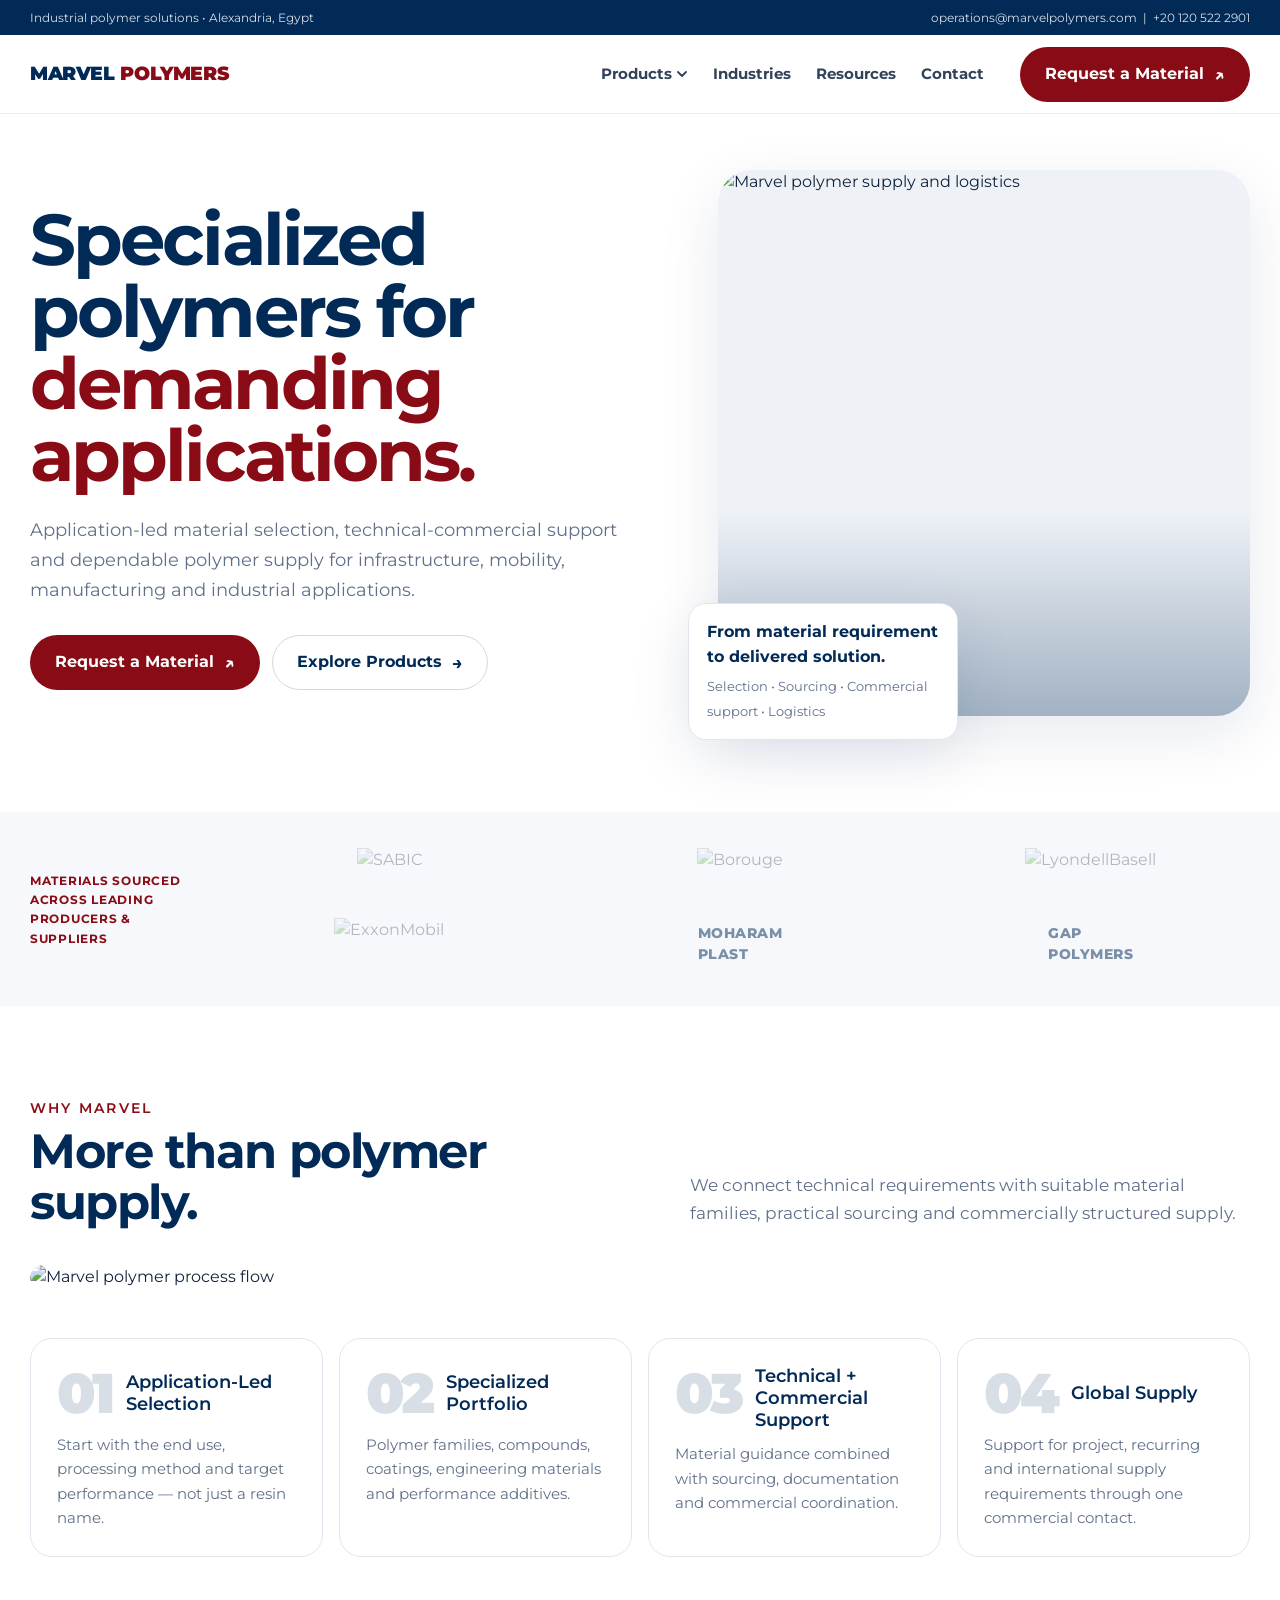
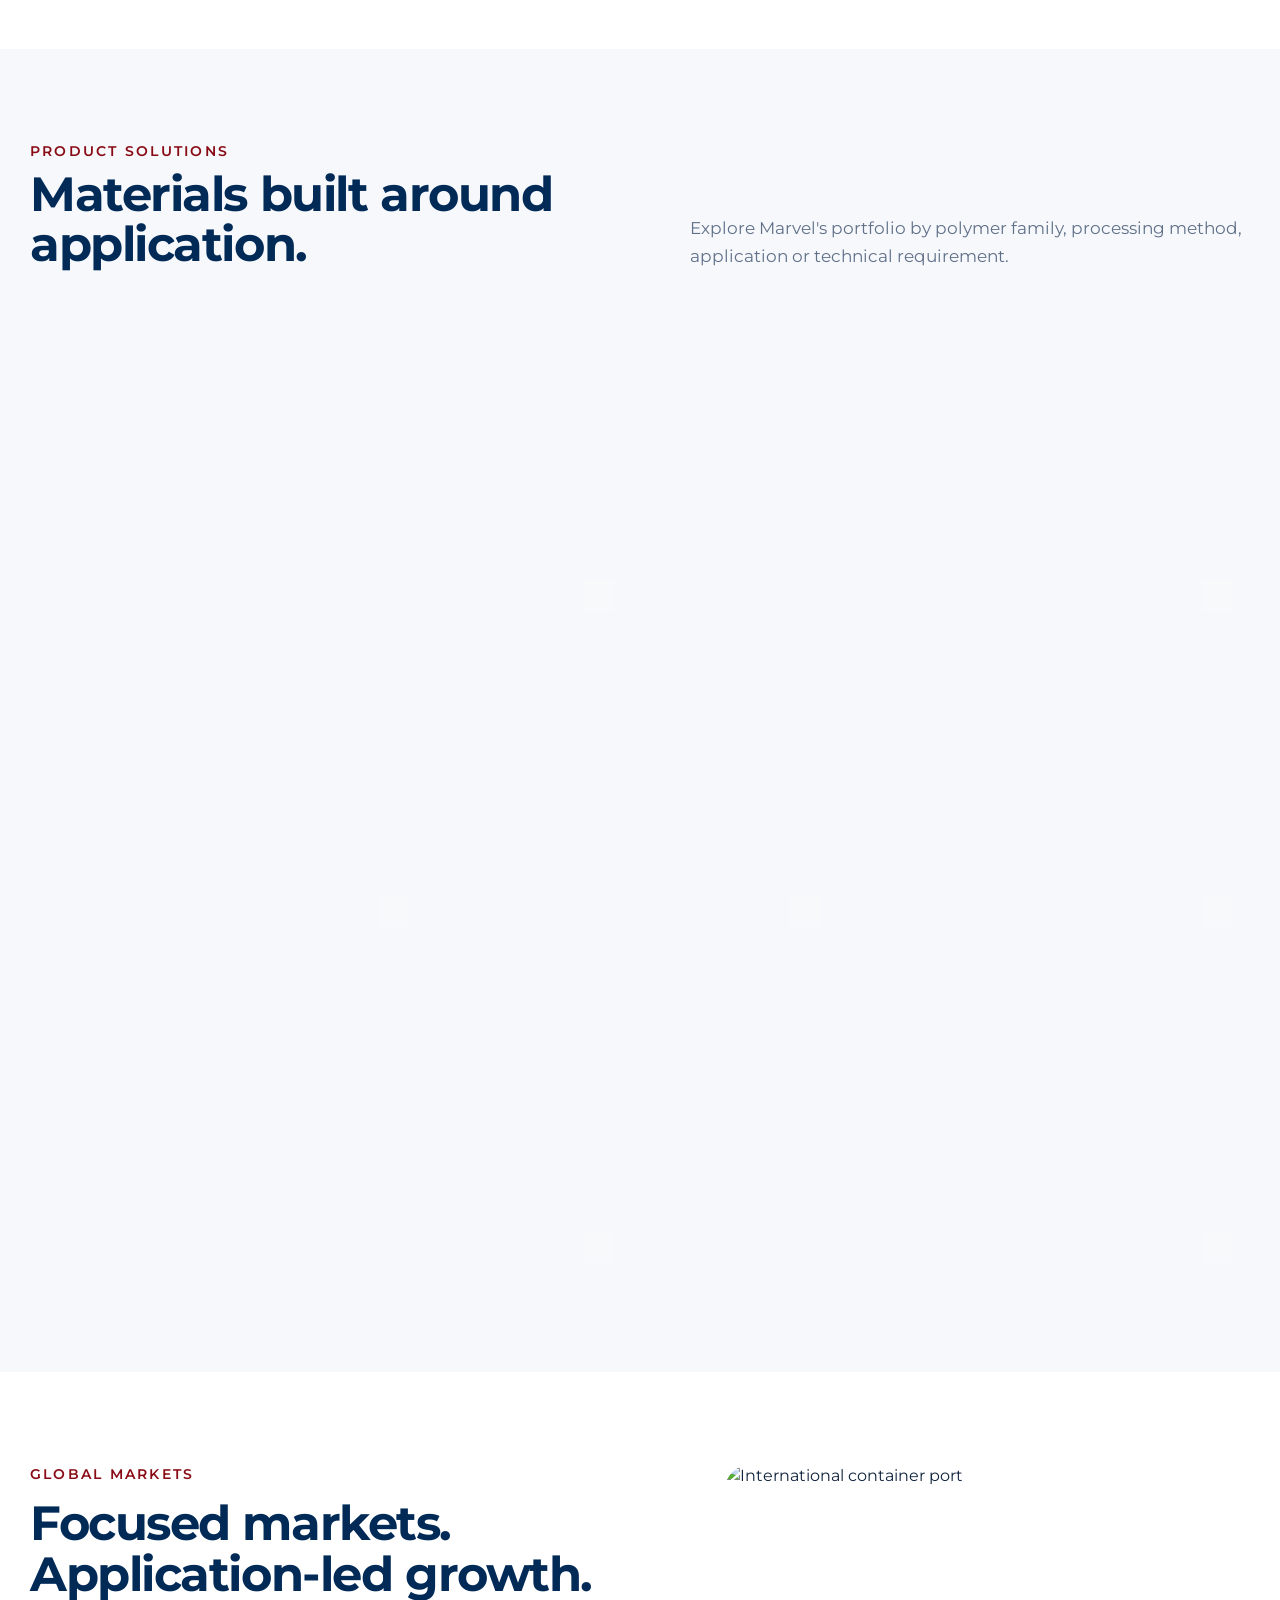
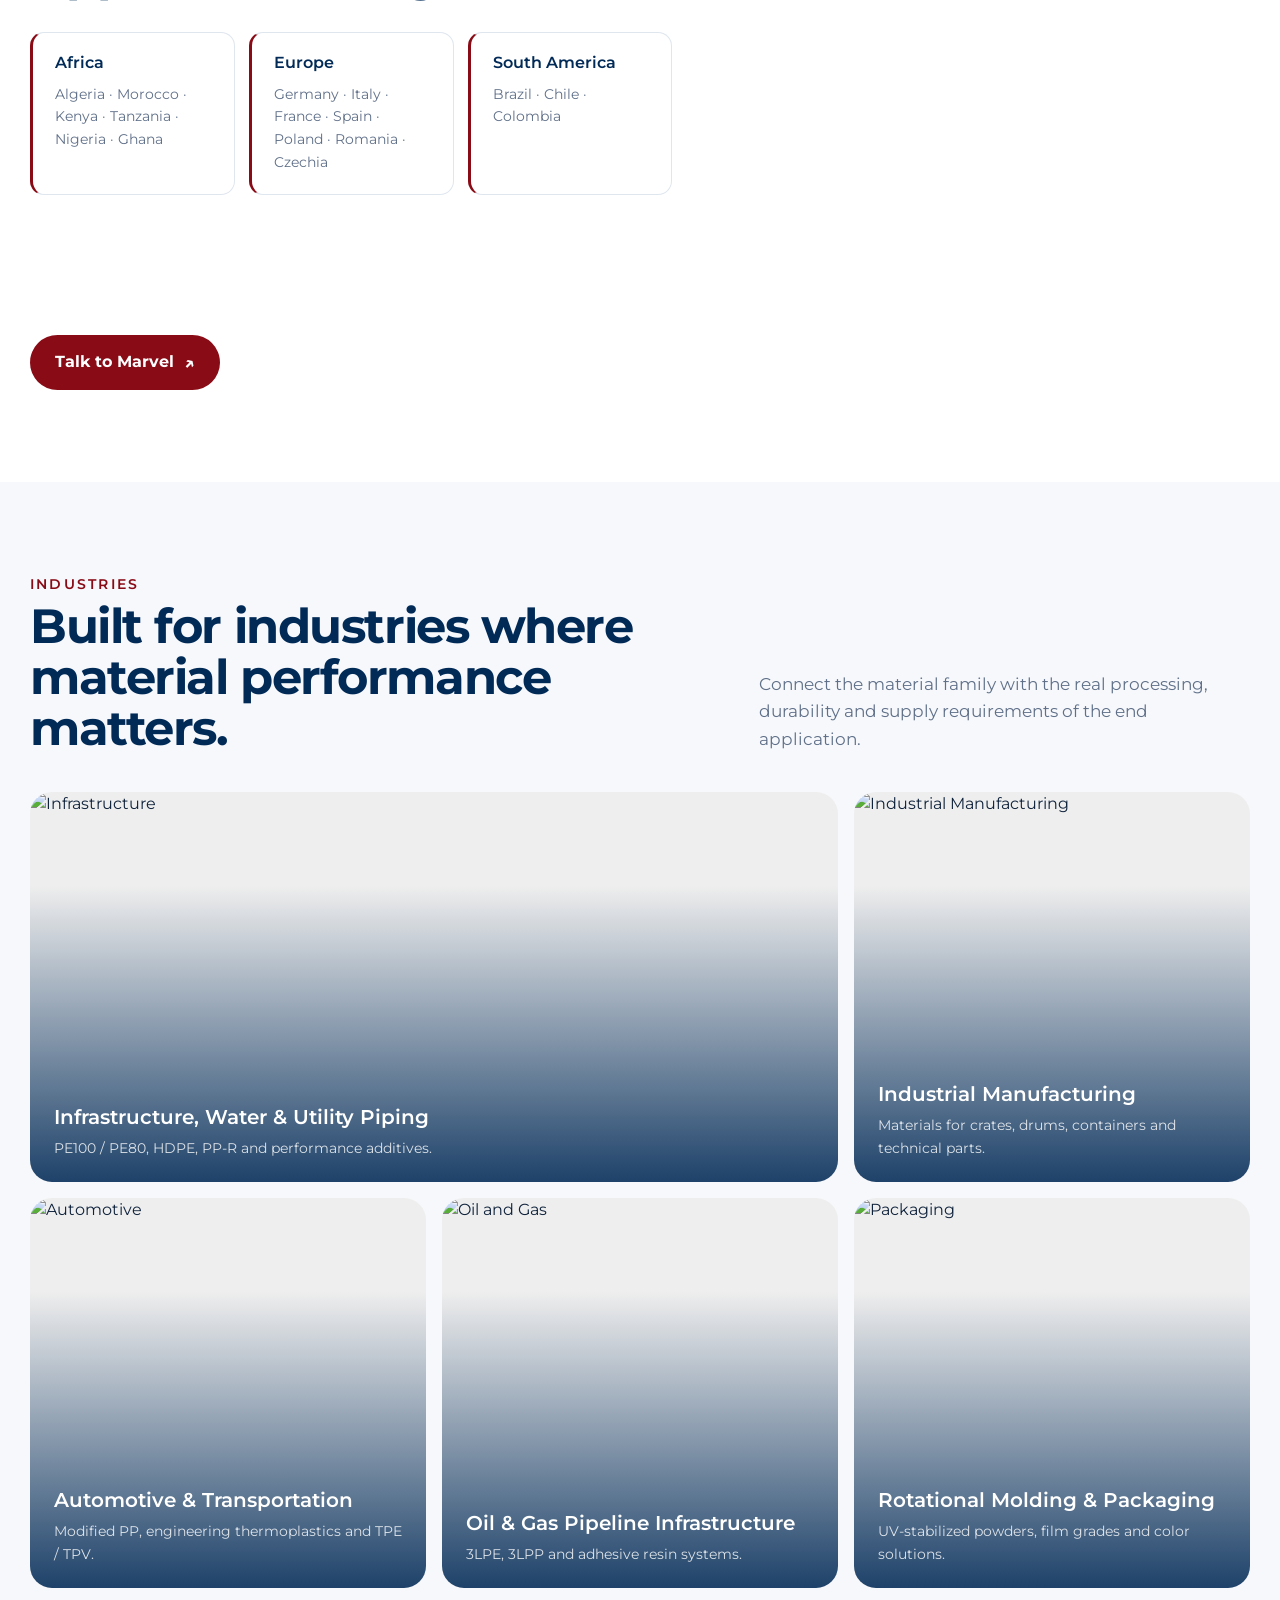
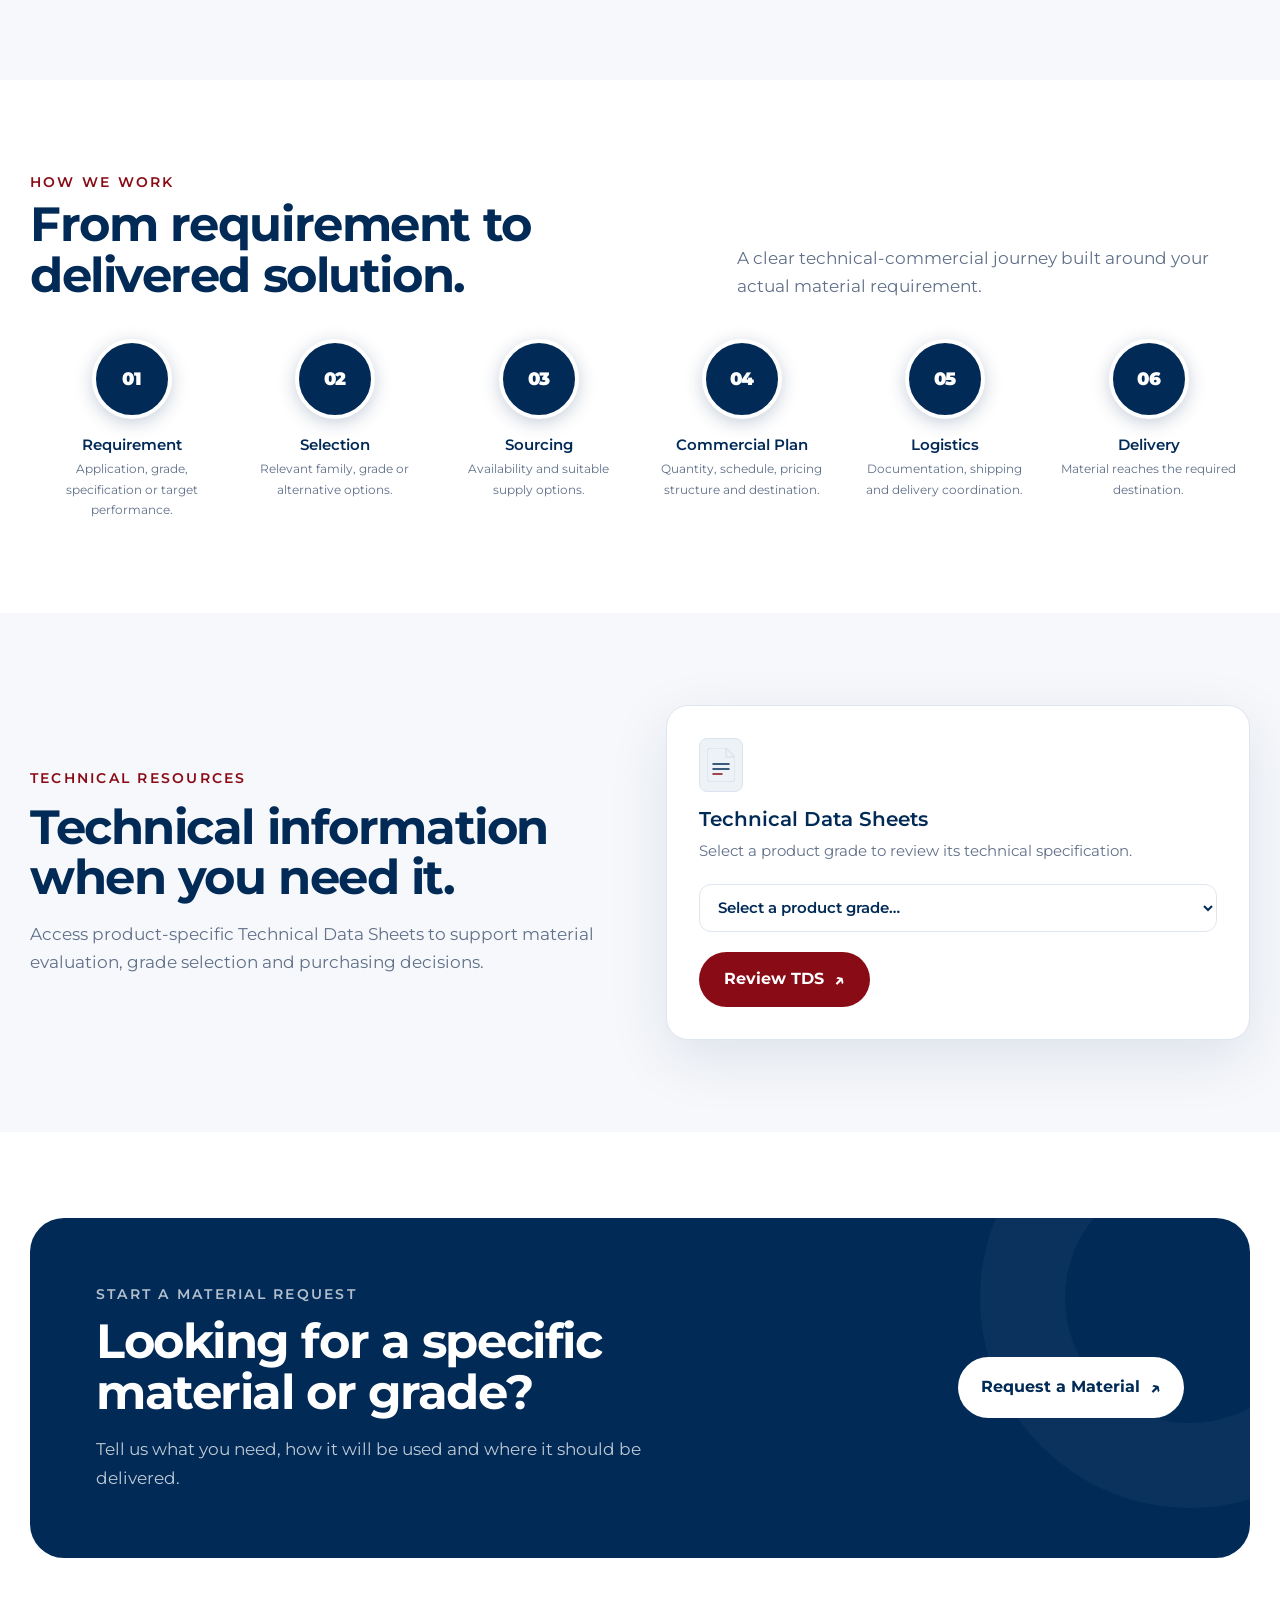
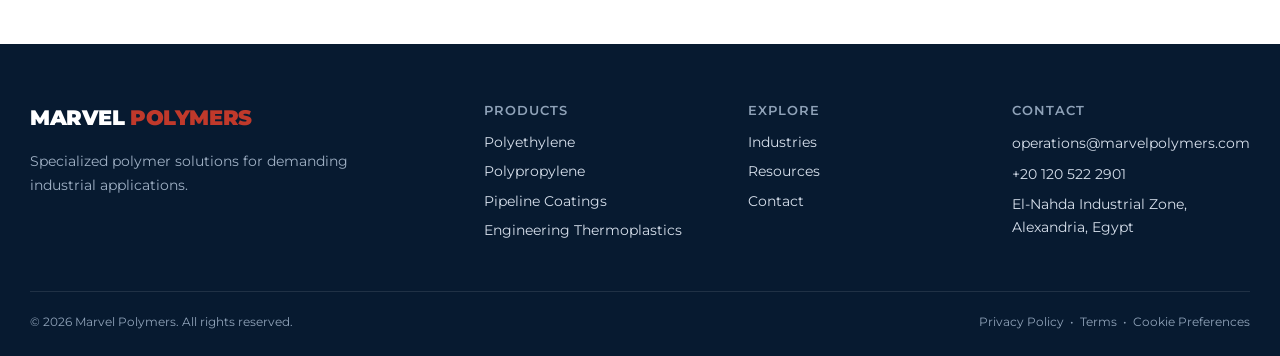
==== index.html @ 09a3a1a2 "Add files via upload" ====
<!DOCTYPE html>
<html lang="en">
<head>
<meta charset="UTF-8" />
<meta name="viewport" content="width=device-width, initial-scale=1.0" />
<title>Marvel Polymers · Home · Industrial Polymer Solutions</title>
<link rel="preconnect" href="https://fonts.googleapis.com" />
<link rel="preconnect" href="https://fonts.gstatic.com" crossorigin />
<link href="https://fonts.googleapis.com/css2?family=Montserrat:wght@300;400;500;600;700;800;900&display=swap" rel="stylesheet" />
<style>
/* ── Design tokens */
:root{--navy:#012a57;--burgundy:#890b16;--ink:#10233c;--muted:#607089;--line:#dfe6ee;--soft:#f6f8fb;--shadow:0 18px 60px rgba(1,42,87,.10);--radius:22px;--radius-sm:14px;--max:1220px}
*,*::before,*::after{box-sizing:border-box}
html{scroll-behavior:smooth}
body{margin:0;font-family:Montserrat,ui-sans-serif,system-ui,-apple-system,sans-serif;color:var(--ink);background:#fff;line-height:1.55}
a{color:inherit;text-decoration:none}
img{max-width:100%;display:block}
button,input,select{font:inherit}
h1{font-weight:700;font-size:4.5rem;line-height:1.0;letter-spacing:-.04em;margin:0}
h2{font-weight:700;font-size:3rem;line-height:1.06;letter-spacing:-.03em;margin:0}
h3{font-weight:600;font-size:1.875rem;line-height:1.18;margin:0}
h4{font-weight:600;font-size:1.5rem;line-height:1.25;margin:0}
h5{font-weight:500;font-size:1.25rem;line-height:1.35;margin:0}
h6{font-weight:500;font-size:1rem;line-height:1.4;margin:0}
p{font-size:1.0625rem;line-height:1.65;margin:0}

/* ── Layout */
.container{width:min(calc(100% - 40px),var(--max));margin:auto}
.eyebrow{font-size:.875rem;font-weight:600;letter-spacing:.16em;text-transform:uppercase;color:var(--burgundy)}
.section{padding:92px 0}
.section.alt{background:var(--soft)}
.section-head{display:flex;justify-content:space-between;gap:32px;align-items:end;margin-bottom:38px}
.section-head h2{margin:.35rem 0 0;color:var(--navy)}
.section-head p{max-width:560px;margin:0;color:var(--muted);font-size:1.05rem}

/* ── Buttons */
.btn{display:inline-flex;align-items:center;gap:10px;justify-content:center;border-radius:999px;padding:13px 24px;font-weight:700;font-size:1rem;border:1px solid transparent;transition:.22s ease;cursor:pointer;text-decoration:none}
.btn.primary{background:var(--burgundy);color:#fff}
.btn.primary:hover{transform:translateY(-2px);box-shadow:0 12px 30px rgba(137,11,22,.24)}
.btn.ghost{border-color:#cfd8e3;background:#fff;color:var(--navy)}
.btn.ghost:hover{border-color:var(--navy);transform:translateY(-2px)}
.arrow{font-size:1.1rem}

/* ── Topbar */
.topbar{background:var(--navy);color:#fff;font-size:.78rem}
.topbar .container{display:flex;justify-content:space-between;gap:20px;padding:8px 0}
.topbar span{opacity:.84}

/* ── Header */
.header{position:sticky;top:0;z-index:50;background:rgba(255,255,255,.94);backdrop-filter:blur(14px);border-bottom:1px solid rgba(1,42,87,.08)}
.nav{height:78px;display:flex;align-items:center;gap:28px}
.brand img{width:156px;height:auto}
.links{display:flex;align-items:center;gap:25px;margin-left:auto}
.links a{font-size:.91rem;font-weight:700;color:#31435b}
.links a:hover{color:var(--burgundy)}
.nav .btn{margin-left:8px}

/* Mega menu */
.mega-wrap{position:relative}
.mega-wrap:hover .mega-panel{display:grid}
.mega-panel{display:none;position:absolute;top:100%;left:50%;transform:translateX(-50%);background:#fff;border:1px solid var(--line);border-radius:var(--radius);box-shadow:var(--shadow);padding:16px 28px 28px;grid-template-columns:repeat(2,1fr);gap:4px;min-width:560px;z-index:200}
.mega-item{display:flex;gap:14px;align-items:flex-start;padding:12px 14px;border-radius:12px;transition:background .15s}
.mega-item:hover{background:var(--soft)}
.mega-num{font-size:.7rem;font-weight:900;color:var(--burgundy);padding-top:2px;flex-shrink:0}
.mega-name{font-size:.86rem;font-weight:700;color:var(--navy);margin:0 0 3px}
.mega-apps{font-size:.74rem;color:var(--muted);margin:0}
.products-link{position:relative;display:flex;align-items:center;gap:4px}
.products-link svg{transition:transform .2s}
.mega-wrap:hover .products-link svg{transform:rotate(180deg)}
.menu-toggle{display:none;margin-left:auto;border:0;background:transparent;font-size:1.5rem;color:var(--navy);cursor:pointer;padding:4px 8px}
.mobile-menu{display:none;position:absolute;top:100%;left:20px;right:20px;padding:20px;background:#fff;flex-direction:column;align-items:flex-start;border:1px solid var(--line);border-radius:16px;box-shadow:var(--shadow);z-index:100}
.mobile-menu.open{display:flex}
.mobile-menu a{font-size:1rem;font-weight:700;color:var(--navy);padding:10px 0;border-bottom:1px solid var(--line);width:100%}
.mobile-menu a:last-of-type{border-bottom:none}
.mobile-menu .btn{margin-top:14px;width:100%;justify-content:center}
.header-relative{position:relative}

/* ── Partners band */
.partners-strip{display:flex;align-items:center;gap:40px;justify-content:space-between}
.partners-lead{font-size:.78rem;font-weight:700;letter-spacing:.06em;text-transform:uppercase;color:var(--burgundy);line-height:1.55;flex-shrink:0;max-width:160px;margin:0}
.partners-logos{display:grid;grid-template-columns:repeat(3,1fr);gap:18px 32px;align-items:center;flex:1}
.partners-logos img{height:52px;width:auto;max-width:140px;object-fit:contain;opacity:.9;transition:opacity .2s;justify-self:center}
.partners-logos img:hover{opacity:1}

/* ── Hero */
.hero{padding:56px 0 72px;overflow:hidden}
.hero-grid{display:grid;grid-template-columns:1.03fr .97fr;gap:62px;align-items:center}
.hero-copy-col{display:flex;flex-direction:column;justify-content:center}
.hero h1{margin:16px 0 24px;color:var(--navy);max-width:760px}
.hero h1 .accent{color:var(--burgundy)}
.hero-copy{font-size:1.14rem;color:var(--muted);max-width:650px}
.hero-actions{display:flex;gap:12px;flex-wrap:wrap;margin:30px 0 34px}
.hero-visual{position:relative;min-height:570px}
.hero-frame{position:absolute;inset:0 0 24px 30px;border-radius:34px;overflow:hidden;background:#eef2f7;box-shadow:var(--shadow)}
.hero-frame img{width:100%;height:100%;object-fit:cover}
.hero-frame::after{content:"";position:absolute;inset:0;background:linear-gradient(180deg,transparent 62%,rgba(1,42,87,.32));pointer-events:none}
.floating-card{position:absolute;left:0;bottom:0;z-index:2;background:white;border:1px solid var(--line);border-radius:18px;padding:16px 18px;box-shadow:var(--shadow);max-width:270px}
.floating-card strong{display:block;color:var(--navy);margin-bottom:4px}
.floating-card small{color:var(--muted)}

/* ── Animations */
@keyframes fadeUp{from{opacity:0;transform:translateY(28px)}to{opacity:1;transform:translateY(0)}}
@keyframes stepIn{from{opacity:0;transform:scale(.7) translateY(14px)}to{opacity:1;transform:scale(1) translateY(0)}}

/* ── Value cards */
.value-grid{display:grid;grid-template-columns:repeat(4,1fr);gap:16px}
.value{padding:26px;border:1px solid var(--line);border-radius:var(--radius);background:#fff;min-height:210px;transition:box-shadow .25s,border-color .25s,transform .25s;opacity:1}
.value:hover{transform:translateY(-5px);box-shadow:var(--shadow);border-color:transparent}
.value-inner{display:flex;flex-direction:column;gap:0}
.value-top{display:flex;gap:14px;align-items:flex-start;margin-bottom:12px}
.value .num{font-size:3.5rem;font-weight:900;color:var(--navy);opacity:.15;line-height:1;letter-spacing:-.05em;flex-shrink:0}
.value h3{color:var(--navy);font-size:1.15rem;margin:0;align-self:center}
.value p{font-size:.92rem;color:var(--muted);margin:0}
.why-visible .value{animation:fadeUp .55s ease forwards}
.why-visible .value:nth-child(1){animation-delay:0s}
.why-visible .value:nth-child(2){animation-delay:.12s}
.why-visible .value:nth-child(3){animation-delay:.24s}
.why-visible .value:nth-child(4){animation-delay:.36s}
.value{opacity:0}

/* ── Why image */
.why-img-wrap{margin-bottom:48px;border-radius:22px;overflow:hidden}
.why-img-wrap img{width:100%;display:block;object-fit:contain}

/* ── Products / flip cards */
.product-grid{display:grid;grid-template-columns:repeat(12,1fr);gap:16px}
.chip{display:inline-flex;border-radius:999px;padding:7px 10px;background:#eef3f8;color:var(--navy);font-size:.72rem;font-weight:800}
.chip-lg{font-size:1rem;padding:8px 16px}
.card-arrow{position:absolute;right:22px;bottom:18px;width:36px;height:36px;border-radius:50%;display:grid;place-items:center;background:var(--navy);color:#fff;font-size:1rem}
.flip-card{perspective:1200px;cursor:pointer}
.flip-card.large{grid-column:span 6;height:320px}
.flip-card.medium{grid-column:span 4;height:300px}
.product-card-inner{position:relative;width:100%;height:100%;transition:transform .55s cubic-bezier(.4,0,.2,1);transform-style:preserve-3d}
.flip-card:hover .product-card-inner,.flip-card.flipped .product-card-inner{transform:rotateY(180deg)}
.product-card-front,.product-card-back{position:absolute;inset:0;backface-visibility:hidden;-webkit-backface-visibility:hidden;border-radius:var(--radius);overflow:hidden}
.product-card-front img{width:100%;height:100%;object-fit:cover;display:block}
.product-card-front::after{content:"";position:absolute;inset:0;background:linear-gradient(180deg,rgba(1,42,87,.10) 0%,rgba(1,42,87,.82) 100%);pointer-events:none}
.product-card-front .chip,.product-card-front .chip-lg{position:absolute;top:20px;left:20px;z-index:2}
.flip-hint{position:absolute;bottom:18px;right:18px;z-index:2;width:30px;height:30px;border-radius:50%;background:rgba(255,255,255,.18);border:1px solid rgba(255,255,255,.35);display:grid;place-items:center;color:#fff;font-size:.8rem}
.product-card-back{transform:rotateY(180deg);background:#fff;border:1px solid var(--line);padding:25px;display:flex;flex-direction:column}
.product-card-back h3{margin:10px 0 8px;color:var(--navy);font-size:1.35rem}
.product-card-back p{margin:0;color:var(--muted);font-size:.93rem}
.product-card-back .card-arrow{position:absolute;right:22px;bottom:18px}

/* ── Global Markets */
.markets-grid{display:grid;grid-template-columns:1.1fr .9fr;gap:52px;align-items:stretch}
.markets-copy{display:flex;flex-direction:column;justify-content:space-between}
.markets-copy h2{color:var(--navy);margin:12px 0 32px}
.markets-copy p{font-size:1.05rem;color:var(--muted);max-width:520px;margin:0 0 32px}
.markets-visual{border-radius:28px;overflow:hidden;aspect-ratio:1/1}
.markets-visual img{width:100%;height:100%;object-fit:cover;display:block}
.region-cards{display:grid;grid-template-columns:repeat(3,1fr);gap:14px}
.region-card{background:#fff;border:1px solid var(--line);border-left:3px solid var(--burgundy);border-radius:14px;padding:20px 22px}
.region-card h4{color:var(--navy);margin:0 0 10px;font-size:1rem}
.region-card p{color:var(--muted);font-size:.86rem;margin:0;line-height:1.65}

/* ── Industries */
.industry-grid{display:grid;grid-template-columns:repeat(3,1fr);gap:16px}
.industry{min-height:310px;border-radius:var(--radius);position:relative;overflow:hidden;background:#eee;display:block}
.industry img{width:100%;height:100%;object-fit:cover;position:absolute;inset:0;transition:.35s}
.industry:hover img{transform:scale(1.035)}
.industry::after{content:"";position:absolute;inset:0;background:linear-gradient(180deg,rgba(1,42,87,0) 24%,rgba(1,42,87,.88) 100%);pointer-events:none}
.industry-content{position:absolute;left:24px;right:24px;bottom:22px;z-index:2;color:#fff}
.industry h3{font-size:1.23rem;margin:0 0 8px}
.industry p{font-size:.86rem;opacity:.82;margin:0}
.industry-span2{grid-column:span 2}
.industry-tall{min-height:390px}

/* ── Process */
.process{display:grid;grid-template-columns:repeat(6,1fr);gap:28px 0;position:relative}
.step{position:relative;text-align:center;padding:0 12px;opacity:1}
.step .icon{width:80px;height:80px;border-radius:50%;margin:0 auto;background:var(--navy);border:4px solid #fff;display:grid;place-items:center;color:#fff;font-weight:900;position:relative;z-index:2;font-size:1.1rem;letter-spacing:-.02em;box-shadow:0 4px 18px rgba(1,42,87,.22);transition:box-shadow .25s,background .22s}
.step:hover .icon{box-shadow:0 8px 28px rgba(137,11,22,.35);background:var(--burgundy)}
.step h4{margin:16px 0 5px;color:var(--navy);font-size:.95rem}
.step p{font-size:.78rem;color:var(--muted);margin:0}
.proc-visible .step{animation:stepIn .4s ease forwards}
.proc-visible .step:nth-child(1){animation-delay:.1s}
.proc-visible .step:nth-child(2){animation-delay:.22s}
.proc-visible .step:nth-child(3){animation-delay:.34s}
.proc-visible .step:nth-child(4){animation-delay:.46s}
.proc-visible .step:nth-child(5){animation-delay:.58s}
.proc-visible .step:nth-child(6){animation-delay:.7s}

/* ── TDS / Resources */
.tds-wrap{display:grid;grid-template-columns:1fr 1fr;gap:52px;align-items:center}
.tds-copy h2{color:var(--navy);margin:12px 0 18px}
.tds-copy p{color:var(--muted);font-size:1.05rem}
.tds-card{border:1px solid var(--line);border-radius:var(--radius);padding:32px;background:#fff;box-shadow:var(--shadow)}
.tds-card h3{color:var(--navy);margin:16px 0 8px;font-size:1.25rem}
.tds-card p{color:var(--muted);font-size:.93rem;margin:0 0 4px}
.tds-select{width:100%;border:1px solid var(--line);border-radius:12px;padding:13px 14px;margin:16px 0 20px;outline:none;color:var(--navy);font-family:inherit;font-size:.93rem;font-weight:600;background:#fff;cursor:pointer}
.tds-select:focus{border-color:var(--navy)}

/* ── CTA */
.cta{padding:86px 0}
.cta-box{position:relative;border-radius:34px;overflow:hidden;background:var(--navy);color:#fff;padding:66px;display:grid;grid-template-columns:1.1fr .9fr;gap:40px;align-items:center}
.cta-box::after{content:"";position:absolute;width:420px;height:420px;border:85px solid rgba(255,255,255,.035);border-radius:50%;right:-150px;top:-130px;pointer-events:none}
.cta-box h2{margin:10px 0 18px}
.cta-box > div > p{max-width:560px;opacity:.75}
.cta-actions{display:flex;justify-content:flex-end;position:relative;z-index:1}
.cta-box .btn.primary{background:white;color:var(--navy);padding:16px 22px}

/* ── Footer */
footer{background:#071a30;color:#fff;padding:58px 0 24px}
.footer-grid{display:grid;grid-template-columns:1.3fr repeat(3,.7fr);gap:42px}
.footer-logo{width:170px;filter:brightness(0) invert(1);opacity:.96}
.footer-desc{max-width:330px;color:#9fb0c4;font-size:.9rem;margin-top:16px}
footer h4{font-size:.82rem;text-transform:uppercase;letter-spacing:.08em;color:#8fa2b8;margin:0 0 14px}
footer a,footer p{display:block;color:#d6dfeb;font-size:.86rem;margin:8px 0}
.copyright{margin-top:42px;padding-top:20px;border-top:1px solid rgba(255,255,255,.1);display:flex;justify-content:space-between;gap:20px;color:#8fa2b8;font-size:.78rem}

/* ── Team carousel */
.team-carousel{position:relative}
.team-track{display:flex;gap:24px;overflow-x:auto;scroll-snap-type:x mandatory;scrollbar-width:none;scroll-behavior:smooth;padding-bottom:8px}
.team-track::-webkit-scrollbar{display:none}
.team-card{scroll-snap-align:start;flex:0 0 calc(25% - 18px);text-align:center;padding:28px 16px;border:1px solid var(--line);border-radius:var(--radius);background:#fff;transition:.25s}
.team-card:hover{box-shadow:var(--shadow);border-color:transparent;transform:translateY(-4px)}
.team-avatar-wrap{width:110px;height:110px;border-radius:50%;overflow:hidden;margin:0 auto 16px;border:3px solid var(--line)}
.team-avatar{width:100%;height:100%;object-fit:cover;display:block}
.team-name{font-weight:700;color:var(--navy);font-size:1rem;margin-bottom:4px}
.team-title{font-size:.85rem;color:var(--muted)}
.team-arrows{display:flex;gap:10px;justify-content:center;margin-top:28px}
.team-arrow{width:44px;height:44px;border-radius:50%;border:1px solid var(--line);background:#fff;display:grid;place-items:center;color:var(--navy);cursor:pointer;transition:.22s}
.team-arrow:hover{background:var(--navy);color:#fff;border-color:var(--navy)}

/* ── Responsive */
@media(max-width:980px){
  .links{display:none}
  .menu-toggle{display:block}
  .nav .btn{display:none}
  .hero-grid,.cta-box{grid-template-columns:1fr}
  .hero-visual{min-height:400px}
  .value-grid{grid-template-columns:1fr 1fr}
  .industry-grid{grid-template-columns:1fr 1fr}
  .industry-span2{grid-column:span 2}
  .process{grid-template-columns:repeat(3,1fr);row-gap:34px}
  .markets-grid,.tds-wrap{grid-template-columns:1fr}
  .footer-grid{grid-template-columns:1fr 1fr}
  .section-head{align-items:flex-start;flex-direction:column}
  .team-card{flex:0 0 calc(50% - 12px)}
  .cta-actions{justify-content:flex-start}
}
@media(max-width:640px){
  .container{width:min(calc(100% - 28px),var(--max))}
  .topbar{display:none}
  .nav{height:68px}
  .hero{padding-top:34px}
  .hero-grid{gap:34px}
  .hero-visual{min-height:320px}
  .hero-frame{left:0;bottom:0;border-radius:24px}
  .floating-card{left:12px;bottom:12px;right:12px;max-width:none}
  .section{padding:70px 0}
  .value-grid{grid-template-columns:1fr}
  .flip-card.large,.flip-card.medium{grid-column:span 12}
  .industry-grid{grid-template-columns:1fr}
  .industry-span2{grid-column:span 1}
  .industry,.industry-tall{min-height:300px}
  .process{grid-template-columns:1fr 1fr}
  .cta-box{padding:38px 28px}
  .footer-grid{grid-template-columns:1fr}
  .copyright{flex-direction:column}
  h1{font-size:2.625rem}
  h2{font-size:2rem}
  h3{font-size:1.5rem}
  .section-head h2{font-size:2rem}
  .region-cards{grid-template-columns:1fr}
  .partners-strip{flex-direction:column;align-items:flex-start;gap:20px}
  .partners-lead{max-width:none}
  .partners-logos{grid-template-columns:repeat(2,1fr);gap:14px 24px}
  .partners-logos img{height:40px}
  .team-card{flex:0 0 100%}
}
</style>
</head>
<body>

<!-- TOPBAR -->
<div class="topbar">
  <div class="container">
    <span>Industrial polymer solutions • Alexandria, Egypt</span>
    <span>operations@marvelpolymers.com &nbsp;|&nbsp; +20 120 522 2901</span>
  </div>
</div>

<!-- HEADER -->
<div class="header-relative">
  <header class="header">
    <div class="container nav">
      <a class="brand" href="#">
        <img src="https://images.unsplash.com/photo-1611532736597-de2d4265fba3?w=400&q=80&auto=format&fit=crop" alt="Marvel Polymers" style="width:156px;height:44px;object-fit:contain;filter:brightness(0) saturate(100%) invert(8%) sepia(74%) saturate(1800%) hue-rotate(195deg) brightness(90%) contrast(105%)" onerror="this.style.display='none';this.nextSibling.style.display='block'"/><span style="display:none;font-size:1.2rem;font-weight:900;color:var(--navy);letter-spacing:-.02em">MARVEL <span style="color:var(--burgundy)">POLYMERS</span></span>
      </a>
      <nav class="links">
        <div class="mega-wrap">
          <a href="#products" class="products-link">Products
            <svg width="12" height="12" viewBox="0 0 12 12" fill="none"><path d="M2 4l4 4 4-4" stroke="currentColor" stroke-width="1.8" stroke-linecap="round" stroke-linejoin="round"/></svg>
          </a>
          <div class="mega-panel">
            <a href="#products" class="mega-item"><span class="mega-num">01</span><div><p class="mega-name">Polyethylene (PE) Solutions</p><p class="mega-apps">Pipe, Film, Blow Molding, Rotomolding</p></div></a>
            <a href="#products" class="mega-item"><span class="mega-num">02</span><div><p class="mega-name">Polypropylene (PP) &amp; Compounds</p><p class="mega-apps">Injection Molding, Extrusion, Raffia, Automotive</p></div></a>
            <a href="#products" class="mega-item"><span class="mega-num">03</span><div><p class="mega-name">Pipeline Coatings &amp; Adhesive Resins</p><p class="mega-apps">3LPE / 3LPP, Steel Pipe Anti-Corrosion</p></div></a>
            <a href="#products" class="mega-item"><span class="mega-num">04</span><div><p class="mega-name">Engineering Thermoplastics</p><p class="mega-apps">PA, PC, PBT — Reinforced &amp; Specialty Grades</p></div></a>
            <a href="#products" class="mega-item"><span class="mega-num">05</span><div><p class="mega-name">Thermoplastic Elastomers (TPE)</p><p class="mega-apps">Seals, Soft-Touch, Overmolding, TPV</p></div></a>
            <a href="#products" class="mega-item"><span class="mega-num">06</span><div><p class="mega-name">Masterbatches &amp; Performance Additives</p><p class="mega-apps">Color, UV Stabilizers, Flame Retardant</p></div></a>
            <a href="#products" class="mega-item"><span class="mega-num">07</span><div><p class="mega-name">Specialty &amp; Composite Materials</p><p class="mega-apps">Structural Polymers, Filled Compounds</p></div></a>
          </div>
        </div>
        <a href="#industries">Industries</a>
        <a href="#resources">Resources</a>
        <a href="#contact">Contact</a>
      </nav>
      <a class="btn primary" href="mailto:operations@marvelpolymers.com">Request a Material <span class="arrow">↗</span></a>
      <button class="menu-toggle" aria-label="Open menu" onclick="this.closest('.header-relative').querySelector('.mobile-menu').classList.toggle('open')">☰</button>
    </div>
    <div class="container" style="position:relative">
      <div class="mobile-menu">
        <a href="#products">Products</a>
        <a href="#industries">Industries</a>
        <a href="#resources">Resources</a>
        <a href="#contact">Contact</a>
        <a class="btn primary" href="mailto:operations@marvelpolymers.com">Request a Material <span class="arrow">↗</span></a>
      </div>
    </div>
  </header>
</div>

<!-- HERO -->
<section class="hero">
  <div class="container hero-grid">
    <div class="hero-copy-col">
      <h1>Specialized polymers for <span class="accent">demanding applications.</span></h1>
      <p class="hero-copy">Application-led material selection, technical-commercial support and dependable polymer supply for infrastructure, mobility, manufacturing and industrial applications.</p>
      <div class="hero-actions">
        <a class="btn primary" href="mailto:operations@marvelpolymers.com">Request a Material <span class="arrow">↗</span></a>
        <a class="btn ghost" href="#products">Explore Products <span class="arrow">→</span></a>
      </div>
    </div>
    <div class="hero-visual">
      <div class="hero-frame">
        <img src="https://images.unsplash.com/photo-1558618666-fcd25c85cd64?crop=entropy&cs=tinysrgb&fit=max&fm=jpg&q=80&w=1080" alt="Marvel polymer supply and logistics" />
      </div>
      <div class="floating-card">
        <strong>From material requirement to delivered solution.</strong>
        <small>Selection • Sourcing • Commercial support • Logistics</small>
      </div>
    </div>
  </div>
</section>

<!-- PARTNERS -->
<section style="background:var(--soft);padding:36px 0">
  <div class="container">
    <div class="partners-strip">
      <p class="partners-lead">Materials sourced across leading<br>producers &amp; suppliers</p>
      <div class="partners-logos">
        <img src="https://upload.wikimedia.org/wikipedia/commons/thumb/4/47/SABIC_logo.svg/320px-SABIC_logo.svg.png" alt="SABIC" onerror="this.style.opacity='.3'" />
        <img src="https://upload.wikimedia.org/wikipedia/commons/thumb/1/12/Borouge_Logo.svg/320px-Borouge_Logo.svg.png" alt="Borouge" onerror="this.style.opacity='.3'" />
        <img src="https://upload.wikimedia.org/wikipedia/commons/thumb/e/e4/LyondellBasell_logo.svg/320px-LyondellBasell_logo.svg.png" alt="LyondellBasell" onerror="this.style.opacity='.3'" />
        <img src="https://upload.wikimedia.org/wikipedia/commons/thumb/6/69/ExxonMobil_logo.svg/320px-ExxonMobil_logo.svg.png" alt="ExxonMobil" onerror="this.style.opacity='.3'" />
        <div style="display:flex;align-items:center;justify-content:center;height:52px;font-size:.85rem;font-weight:800;color:var(--navy);opacity:.5;letter-spacing:.04em">MOHARAM<br>PLAST</div>
        <div style="display:flex;align-items:center;justify-content:center;height:52px;font-size:.85rem;font-weight:800;color:var(--navy);opacity:.5;letter-spacing:.04em">GAP<br>POLYMERS</div>
      </div>
    </div>
  </div>
</section>

<!-- WHY MARVEL -->
<section class="section" id="about">
  <div class="container">
    <div class="section-head">
      <div>
        <div class="eyebrow">Why Marvel</div>
        <h2>More than polymer supply.</h2>
      </div>
      <p>We connect technical requirements with suitable material families, practical sourcing and commercially structured supply.</p>
    </div>
    <div class="why-img-wrap">
      <img src="https://images.unsplash.com/photo-1581091226825-a6a2a5aee158?crop=entropy&cs=tinysrgb&fit=max&fm=jpg&q=80&w=1400" alt="Marvel polymer process flow" style="border-radius:22px" />
    </div>
    <div class="value-grid" id="why-grid">
      <article class="value">
        <div class="value-inner">
          <div class="value-top"><div class="num">01</div><h3>Application-Led Selection</h3></div>
          <p>Start with the end use, processing method and target performance — not just a resin name.</p>
        </div>
      </article>
      <article class="value">
        <div class="value-inner">
          <div class="value-top"><div class="num">02</div><h3>Specialized Portfolio</h3></div>
          <p>Polymer families, compounds, coatings, engineering materials and performance additives.</p>
        </div>
      </article>
      <article class="value">
        <div class="value-inner">
          <div class="value-top"><div class="num">03</div><h3>Technical + Commercial Support</h3></div>
          <p>Material guidance combined with sourcing, documentation and commercial coordination.</p>
        </div>
      </article>
      <article class="value">
        <div class="value-inner">
          <div class="value-top"><div class="num">04</div><h3>Global Supply</h3></div>
          <p>Support for project, recurring and international supply requirements through one commercial contact.</p>
        </div>
      </article>
    </div>
  </div>
</section>

<!-- PRODUCTS -->
<section class="section alt" id="products">
  <div class="container">
    <div class="section-head">
      <div>
        <div class="eyebrow">Product Solutions</div>
        <h2>Materials built around application.</h2>
      </div>
      <p>Explore Marvel's portfolio by polymer family, processing method, application or technical requirement.</p>
    </div>
    <div class="product-grid">

      <div class="flip-card large" onclick="this.classList.toggle('flipped')">
        <div class="product-card-inner">
          <div class="product-card-front">
            <img src="https://images.unsplash.com/photo-1558618666-fcd25c85cd64?crop=entropy&cs=tinysrgb&fit=max&fm=jpg&q=80&w=800" alt="Polyethylene" />
            <span class="chip chip-lg">PE</span>
            <span class="flip-hint">↗</span>
          </div>
          <div class="product-card-back">
            <span class="chip chip-lg">PE</span>
            <h3>Polyethylene (PE) Solutions</h3>
            <p>HDPE, MDPE / LLDPE and LDPE for pipe, blow molding, injection, rotomolding, film and extrusion.</p>
            <span class="card-arrow">↗</span>
          </div>
        </div>
      </div>

      <div class="flip-card large" onclick="this.classList.toggle('flipped')">
        <div class="product-card-inner">
          <div class="product-card-front">
            <img src="https://images.unsplash.com/photo-1553272725-086100aecf5e?crop=entropy&cs=tinysrgb&fit=max&fm=jpg&q=80&w=800" alt="Polypropylene" />
            <span class="chip chip-lg">PP</span>
            <span class="flip-hint">↗</span>
          </div>
          <div class="product-card-back">
            <span class="chip chip-lg">PP</span>
            <h3>Polypropylene (PP) &amp; Compounds</h3>
            <p>PP-H, PP-B, PP-R and modified compounds for industrial, plumbing, raffia and automotive applications.</p>
            <span class="card-arrow">↗</span>
          </div>
        </div>
      </div>

      <div class="flip-card medium" onclick="this.classList.toggle('flipped')">
        <div class="product-card-inner">
          <div class="product-card-front">
            <img src="https://images.unsplash.com/photo-1504328345606-18bbc8c9d7d1?crop=entropy&cs=tinysrgb&fit=max&fm=jpg&q=80&w=800" alt="Pipeline Coatings" />
            <span class="chip chip-lg">3LPE / 3LPP</span>
            <span class="flip-hint">↗</span>
          </div>
          <div class="product-card-back">
            <span class="chip chip-lg">3LPE / 3LPP</span>
            <h3>Pipeline Coatings &amp; Adhesive Resins</h3>
            <p>Steel pipe coating and adhesive systems for demanding transmission environments.</p>
            <span class="card-arrow">↗</span>
          </div>
        </div>
      </div>

      <div class="flip-card medium" onclick="this.classList.toggle('flipped')">
        <div class="product-card-inner">
          <div class="product-card-front">
            <img src="https://images.unsplash.com/photo-1567789884554-0b844b597180?crop=entropy&cs=tinysrgb&fit=max&fm=jpg&q=80&w=800" alt="Engineering Thermoplastics" />
            <span class="chip chip-lg">PA / PC / PBT</span>
            <span class="flip-hint">↗</span>
          </div>
          <div class="product-card-back">
            <span class="chip chip-lg">PA / PC / PBT</span>
            <h3>Engineering Thermoplastics</h3>
            <p>Reinforced, modified and specialty engineering grades for technical parts.</p>
            <span class="card-arrow">↗</span>
          </div>
        </div>
      </div>

      <div class="flip-card medium" onclick="this.classList.toggle('flipped')">
        <div class="product-card-inner">
          <div class="product-card-front">
            <img src="https://images.unsplash.com/photo-1565193566173-7a0ee3dbe261?crop=entropy&cs=tinysrgb&fit=max&fm=jpg&q=80&w=800" alt="TPE" />
            <span class="chip chip-lg">TPE / TPV</span>
            <span class="flip-hint">↗</span>
          </div>
          <div class="product-card-back">
            <span class="chip chip-lg">TPE / TPV</span>
            <h3>Thermoplastic Elastomers</h3>
            <p>Flexible, sealing and soft-touch compounds for industrial and consumer applications.</p>
            <span class="card-arrow">↗</span>
          </div>
        </div>
      </div>

      <div class="flip-card large" onclick="this.classList.toggle('flipped')">
        <div class="product-card-inner">
          <div class="product-card-front">
            <img src="https://images.unsplash.com/photo-1581093804475-577d72e38aa0?crop=entropy&cs=tinysrgb&fit=max&fm=jpg&q=80&w=800" alt="Performance Additives" />
            <span class="chip chip-lg">Performance</span>
            <span class="flip-hint">↗</span>
          </div>
          <div class="product-card-back">
            <span class="chip chip-lg">Performance</span>
            <h3>Masterbatches &amp; Performance Additives</h3>
            <p>Color formulations, UV stabilizers, antioxidants, processing aids and anti-static solutions.</p>
            <span class="card-arrow">↗</span>
          </div>
        </div>
      </div>

      <div class="flip-card large" onclick="this.classList.toggle('flipped')">
        <div class="product-card-inner">
          <div class="product-card-front">
            <img src="https://images.unsplash.com/photo-1611532736597-de2d4265fba3?crop=entropy&cs=tinysrgb&fit=max&fm=jpg&q=80&w=800" alt="Specialty Materials" />
            <span class="chip chip-lg">Specialty</span>
            <span class="flip-hint">↗</span>
          </div>
          <div class="product-card-back">
            <span class="chip chip-lg">Specialty</span>
            <h3>Specialty &amp; Composite Materials</h3>
            <p>Structural polymers and specialty matrix resins for industrial composites and civil engineering applications.</p>
            <span class="card-arrow">↗</span>
          </div>
        </div>
      </div>

    </div>
  </div>
</section>

<!-- GLOBAL MARKETS -->
<section class="section" id="markets">
  <div class="container">
    <div class="markets-grid">
      <div class="markets-copy">
        <div>
          <div class="eyebrow">Global Markets</div>
          <h2 style="color:var(--navy);margin:12px 0 32px">Focused markets. Application-led growth.</h2>
          <div class="region-cards">
            <div class="region-card"><h4>Africa</h4><p>Algeria · Morocco · Kenya · Tanzania · Nigeria · Ghana</p></div>
            <div class="region-card"><h4>Europe</h4><p>Germany · Italy · France · Spain · Poland · Romania · Czechia</p></div>
            <div class="region-card"><h4>South America</h4><p>Brazil · Chile · Colombia</p></div>
          </div>
        </div>
        <a class="btn primary" href="mailto:operations@marvelpolymers.com" style="margin-top:28px;align-self:flex-start">Talk to Marvel <span class="arrow">↗</span></a>
      </div>
      <div class="markets-visual">
        <img src="https://images.unsplash.com/photo-1670121180530-cfcba4438038?crop=entropy&cs=tinysrgb&fit=max&fm=jpg&ixlib=rb-4.1.0&q=80&w=1080" alt="International container port" />
      </div>
    </div>
  </div>
</section>

<!-- INDUSTRIES -->
<section class="section alt" id="industries">
  <div class="container">
    <div class="section-head">
      <div>
        <div class="eyebrow">Industries</div>
        <h2>Built for industries where material performance matters.</h2>
      </div>
      <p>Connect the material family with the real processing, durability and supply requirements of the end application.</p>
    </div>
    <div class="industry-grid">
      <a class="industry industry-span2 industry-tall" href="#">
        <img src="https://images.unsplash.com/photo-1693907986952-3cd372e4c9d8?crop=entropy&cs=tinysrgb&fit=max&fm=jpg&ixlib=rb-4.1.0&q=80&w=1080" alt="Infrastructure" />
        <div class="industry-content"><h3>Infrastructure, Water &amp; Utility Piping</h3><p>PE100 / PE80, HDPE, PP-R and performance additives.</p></div>
      </a>
      <a class="industry" href="#">
        <img src="https://images.unsplash.com/photo-1496247749665-49cf5b1022e9?crop=entropy&cs=tinysrgb&fit=max&fm=jpg&ixlib=rb-4.1.0&q=80&w=1080" alt="Industrial Manufacturing" />
        <div class="industry-content"><h3>Industrial Manufacturing</h3><p>Materials for crates, drums, containers and technical parts.</p></div>
      </a>
      <a class="industry" href="#">
        <img src="https://images.unsplash.com/photo-1777642328916-d96fc156f32b?crop=entropy&cs=tinysrgb&fit=max&fm=jpg&ixlib=rb-4.1.0&q=80&w=1080" alt="Automotive" />
        <div class="industry-content"><h3>Automotive &amp; Transportation</h3><p>Modified PP, engineering thermoplastics and TPE / TPV.</p></div>
      </a>
      <a class="industry industry-tall" href="#">
        <img src="https://images.unsplash.com/photo-1559510981-10719ce4266a?crop=entropy&cs=tinysrgb&fit=max&fm=jpg&ixlib=rb-4.1.0&q=80&w=1080" alt="Oil and Gas" />
        <div class="industry-content"><h3>Oil &amp; Gas Pipeline Infrastructure</h3><p>3LPE, 3LPP and adhesive resin systems.</p></div>
      </a>
      <a class="industry" href="#">
        <img src="https://images.unsplash.com/photo-1720414574223-9f634e6035c6?crop=entropy&cs=tinysrgb&fit=max&fm=jpg&ixlib=rb-4.1.0&q=80&w=1080" alt="Packaging" />
        <div class="industry-content"><h3>Rotational Molding &amp; Packaging</h3><p>UV-stabilized powders, film grades and color solutions.</p></div>
      </a>
    </div>
  </div>
</section>

<!-- HOW WE WORK -->
<section class="section">
  <div class="container">
    <div class="section-head">
      <div>
        <div class="eyebrow">How We Work</div>
        <h2>From requirement to delivered solution.</h2>
      </div>
      <p>A clear technical-commercial journey built around your actual material requirement.</p>
    </div>
    <div class="process" id="process-grid">
      <div class="step"><div class="icon">01</div><h4>Requirement</h4><p>Application, grade, specification or target performance.</p></div>
      <div class="step"><div class="icon">02</div><h4>Selection</h4><p>Relevant family, grade or alternative options.</p></div>
      <div class="step"><div class="icon">03</div><h4>Sourcing</h4><p>Availability and suitable supply options.</p></div>
      <div class="step"><div class="icon">04</div><h4>Commercial Plan</h4><p>Quantity, schedule, pricing structure and destination.</p></div>
      <div class="step"><div class="icon">05</div><h4>Logistics</h4><p>Documentation, shipping and delivery coordination.</p></div>
      <div class="step"><div class="icon">06</div><h4>Delivery</h4><p>Material reaches the required destination.</p></div>
    </div>
  </div>
</section>

<!-- TECHNICAL RESOURCES -->
<section class="section alt" id="resources">
  <div class="container">
    <div class="tds-wrap">
      <div class="tds-copy">
        <div class="eyebrow">Technical Resources</div>
        <h2>Technical information when you need it.</h2>
        <p>Access product-specific Technical Data Sheets to support material evaluation, grade selection and purchasing decisions.</p>
      </div>
      <div class="tds-card">
        <div style="width:44px;height:54px;border-radius:8px;background:#edf2f7;border:1px solid #dbe4ee;display:grid;place-items:center">
          <svg width="28" height="34" viewBox="0 0 28 34" fill="none"><path d="M4 0h15l9 9v21a4 4 0 0 1-4 4H4a4 4 0 0 1-4-4V4a4 4 0 0 1 4-4z" fill="#edf2f7" stroke="#dbe4ee" stroke-width="1.5"/><path d="M19 0v9h9" fill="none" stroke="#dbe4ee" stroke-width="1.5"/><line x1="6" y1="16" x2="22" y2="16" stroke="#012a57" stroke-width="1.5" stroke-linecap="round"/><line x1="6" y1="21" x2="22" y2="21" stroke="#012a57" stroke-width="1.5" stroke-linecap="round"/><line x1="6" y1="26" x2="15" y2="26" stroke="#890b16" stroke-width="1.5" stroke-linecap="round"/></svg>
        </div>
        <h3>Technical Data Sheets</h3>
        <p>Select a product grade to review its technical specification.</p>
        <select class="tds-select">
          <option value="">Select a product grade…</option>
          <option>Polyethylene — HDPE (MP-HD5502)</option>
          <option>Polyethylene — HDPE Blow Molding Grade</option>
          <option>Polyethylene — LLDPE Film Grade</option>
          <option>Polyethylene — LDPE Extrusion Grade</option>
          <option>Polypropylene — PP-H Homopolymer</option>
          <option>Polypropylene — PP-B Copolymer</option>
          <option>Polypropylene — PP-R Pipe Grade</option>
          <option>Pipeline Coatings — 3LPE Adhesive Resin</option>
          <option>Pipeline Coatings — 3LPP Adhesive Resin</option>
          <option>Engineering Thermoplastics — PA6 GF30</option>
          <option>Engineering Thermoplastics — PC General Purpose</option>
          <option>Engineering Thermoplastics — PBT GF15</option>
          <option>Thermoplastic Elastomers — TPE Shore 70A</option>
          <option>Thermoplastic Elastomers — TPV Compound</option>
          <option>Masterbatches — UV Stabilizer MB</option>
          <option>Masterbatches — Black Color MB</option>
          <option>Masterbatches — Antioxidant Concentrate</option>
        </select>
        <a class="btn primary" href="mailto:operations@marvelpolymers.com">Review TDS <span class="arrow">↗</span></a>
      </div>
    </div>
  </div>
</section>

<!-- CTA -->
<section class="cta" id="contact">
  <div class="container">
    <div class="cta-box">
      <div>
        <div class="eyebrow" style="color:#fff;opacity:.7">Start a Material Request</div>
        <h2>Looking for a specific material or grade?</h2>
        <p>Tell us what you need, how it will be used and where it should be delivered.</p>
      </div>
      <div class="cta-actions">
        <a class="btn primary" href="mailto:operations@marvelpolymers.com">Request a Material <span class="arrow">↗</span></a>
      </div>
    </div>
  </div>
</section>

<!-- FOOTER -->
<footer>
  <div class="container">
    <div class="footer-grid">
      <div>
        <div style="font-size:1.3rem;font-weight:900;color:#fff;letter-spacing:-.02em">MARVEL <span style="color:#c0392b">POLYMERS</span></div>
        <p class="footer-desc">Specialized polymer solutions for demanding industrial applications.</p>
      </div>
      <div>
        <h4>Products</h4>
        <a href="#products">Polyethylene</a>
        <a href="#products">Polypropylene</a>
        <a href="#products">Pipeline Coatings</a>
        <a href="#products">Engineering Thermoplastics</a>
      </div>
      <div>
        <h4>Explore</h4>
        <a href="#industries">Industries</a>
        <a href="#resources">Resources</a>
        <a href="#contact">Contact</a>
      </div>
      <div>
        <h4>Contact</h4>
        <p>operations@marvelpolymers.com</p>
        <p>+20 120 522 2901</p>
        <p>El-Nahda Industrial Zone,<br>Alexandria, Egypt</p>
      </div>
    </div>
    <div class="copyright">
      <span>© 2026 Marvel Polymers. All rights reserved.</span>
      <span>Privacy Policy &nbsp;•&nbsp; Terms &nbsp;•&nbsp; Cookie Preferences</span>
    </div>
  </div>
</footer>

<script>
// IntersectionObserver — Why Marvel cards fade-up
(function(){
  var grid = document.getElementById('why-grid');
  if(!grid) return;
  var obs = new IntersectionObserver(function(entries){
    if(entries[0].isIntersecting){ grid.classList.add('why-visible'); obs.disconnect(); }
  },{threshold:.15});
  obs.observe(grid);
})();

// IntersectionObserver — Process steps animate-in
(function(){
  var proc = document.getElementById('process-grid');
  if(!proc) return;
  // set initial opacity 0
  proc.querySelectorAll('.step').forEach(function(s){ s.style.opacity='0'; });
  var obs = new IntersectionObserver(function(entries){
    if(entries[0].isIntersecting){ proc.classList.add('proc-visible'); obs.disconnect(); }
  },{threshold:.2});
  obs.observe(proc);
})();
</script>
</body>
</html>
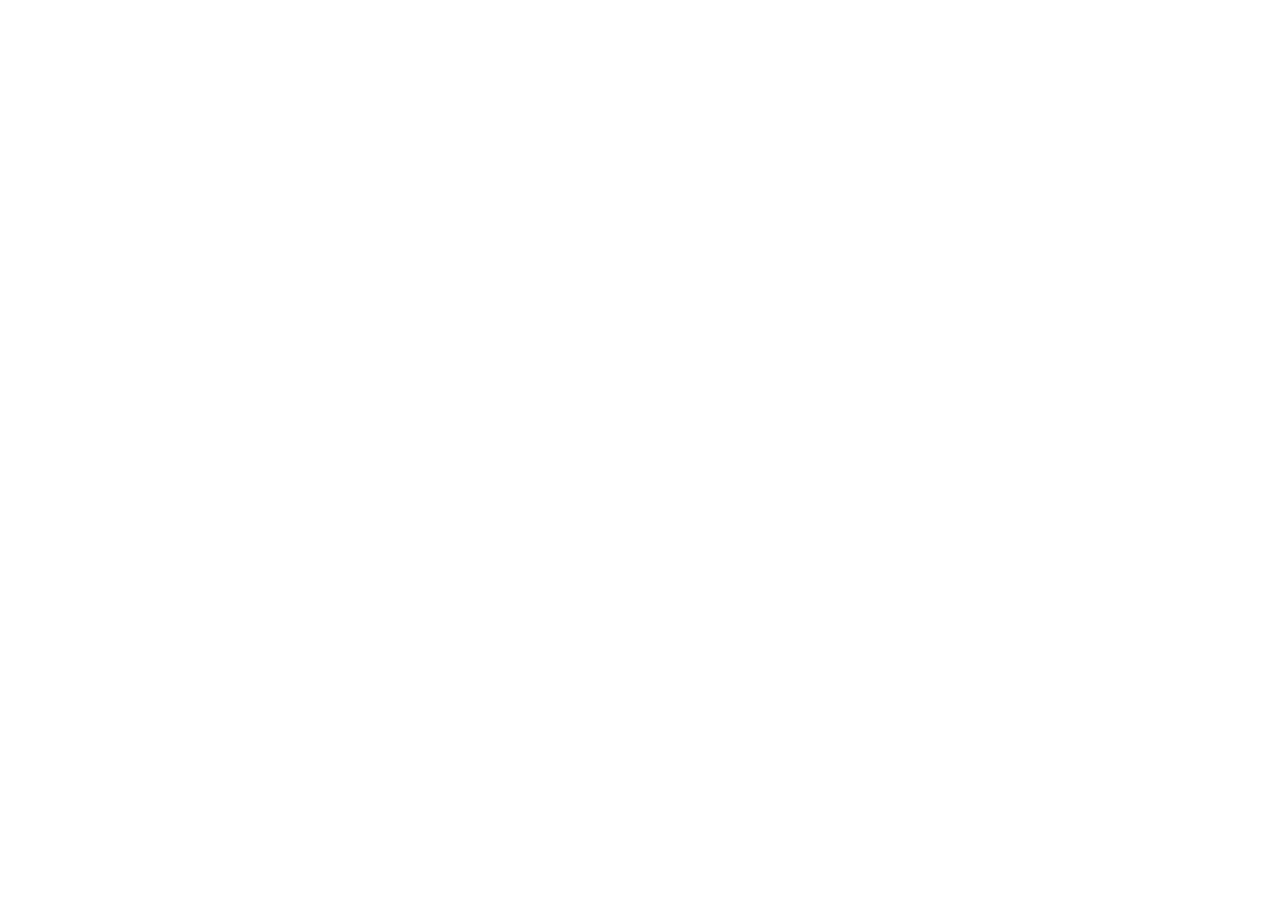
==== commit a11ce09e: "Restore full Figma Make source and add GitHub Pages deploy The web upload flattened the project and " ====
--- a/index.html
+++ b/index.html
@@ -1,731 +1,13 @@
-<!DOCTYPE html>
+<!doctype html>
 <html lang="en">
-<head>
-<meta charset="UTF-8" />
-<meta name="viewport" content="width=device-width, initial-scale=1.0" />
-<title>Marvel Polymers · Home · Industrial Polymer Solutions</title>
-<link rel="preconnect" href="https://fonts.googleapis.com" />
-<link rel="preconnect" href="https://fonts.gstatic.com" crossorigin />
-<link href="https://fonts.googleapis.com/css2?family=Montserrat:wght@300;400;500;600;700;800;900&display=swap" rel="stylesheet" />
-<style>
-/* ── Design tokens */
-:root{--navy:#012a57;--burgundy:#890b16;--ink:#10233c;--muted:#607089;--line:#dfe6ee;--soft:#f6f8fb;--shadow:0 18px 60px rgba(1,42,87,.10);--radius:22px;--radius-sm:14px;--max:1220px}
-*,*::before,*::after{box-sizing:border-box}
-html{scroll-behavior:smooth}
-body{margin:0;font-family:Montserrat,ui-sans-serif,system-ui,-apple-system,sans-serif;color:var(--ink);background:#fff;line-height:1.55}
-a{color:inherit;text-decoration:none}
-img{max-width:100%;display:block}
-button,input,select{font:inherit}
-h1{font-weight:700;font-size:4.5rem;line-height:1.0;letter-spacing:-.04em;margin:0}
-h2{font-weight:700;font-size:3rem;line-height:1.06;letter-spacing:-.03em;margin:0}
-h3{font-weight:600;font-size:1.875rem;line-height:1.18;margin:0}
-h4{font-weight:600;font-size:1.5rem;line-height:1.25;margin:0}
-h5{font-weight:500;font-size:1.25rem;line-height:1.35;margin:0}
-h6{font-weight:500;font-size:1rem;line-height:1.4;margin:0}
-p{font-size:1.0625rem;line-height:1.65;margin:0}
-
-/* ── Layout */
-.container{width:min(calc(100% - 40px),var(--max));margin:auto}
-.eyebrow{font-size:.875rem;font-weight:600;letter-spacing:.16em;text-transform:uppercase;color:var(--burgundy)}
-.section{padding:92px 0}
-.section.alt{background:var(--soft)}
-.section-head{display:flex;justify-content:space-between;gap:32px;align-items:end;margin-bottom:38px}
-.section-head h2{margin:.35rem 0 0;color:var(--navy)}
-.section-head p{max-width:560px;margin:0;color:var(--muted);font-size:1.05rem}
-
-/* ── Buttons */
-.btn{display:inline-flex;align-items:center;gap:10px;justify-content:center;border-radius:999px;padding:13px 24px;font-weight:700;font-size:1rem;border:1px solid transparent;transition:.22s ease;cursor:pointer;text-decoration:none}
-.btn.primary{background:var(--burgundy);color:#fff}
-.btn.primary:hover{transform:translateY(-2px);box-shadow:0 12px 30px rgba(137,11,22,.24)}
-.btn.ghost{border-color:#cfd8e3;background:#fff;color:var(--navy)}
-.btn.ghost:hover{border-color:var(--navy);transform:translateY(-2px)}
-.arrow{font-size:1.1rem}
-
-/* ── Topbar */
-.topbar{background:var(--navy);color:#fff;font-size:.78rem}
-.topbar .container{display:flex;justify-content:space-between;gap:20px;padding:8px 0}
-.topbar span{opacity:.84}
-
-/* ── Header */
-.header{position:sticky;top:0;z-index:50;background:rgba(255,255,255,.94);backdrop-filter:blur(14px);border-bottom:1px solid rgba(1,42,87,.08)}
-.nav{height:78px;display:flex;align-items:center;gap:28px}
-.brand img{width:156px;height:auto}
-.links{display:flex;align-items:center;gap:25px;margin-left:auto}
-.links a{font-size:.91rem;font-weight:700;color:#31435b}
-.links a:hover{color:var(--burgundy)}
-.nav .btn{margin-left:8px}
-
-/* Mega menu */
-.mega-wrap{position:relative}
-.mega-wrap:hover .mega-panel{display:grid}
-.mega-panel{display:none;position:absolute;top:100%;left:50%;transform:translateX(-50%);background:#fff;border:1px solid var(--line);border-radius:var(--radius);box-shadow:var(--shadow);padding:16px 28px 28px;grid-template-columns:repeat(2,1fr);gap:4px;min-width:560px;z-index:200}
-.mega-item{display:flex;gap:14px;align-items:flex-start;padding:12px 14px;border-radius:12px;transition:background .15s}
-.mega-item:hover{background:var(--soft)}
-.mega-num{font-size:.7rem;font-weight:900;color:var(--burgundy);padding-top:2px;flex-shrink:0}
-.mega-name{font-size:.86rem;font-weight:700;color:var(--navy);margin:0 0 3px}
-.mega-apps{font-size:.74rem;color:var(--muted);margin:0}
-.products-link{position:relative;display:flex;align-items:center;gap:4px}
-.products-link svg{transition:transform .2s}
-.mega-wrap:hover .products-link svg{transform:rotate(180deg)}
-.menu-toggle{display:none;margin-left:auto;border:0;background:transparent;font-size:1.5rem;color:var(--navy);cursor:pointer;padding:4px 8px}
-.mobile-menu{display:none;position:absolute;top:100%;left:20px;right:20px;padding:20px;background:#fff;flex-direction:column;align-items:flex-start;border:1px solid var(--line);border-radius:16px;box-shadow:var(--shadow);z-index:100}
-.mobile-menu.open{display:flex}
-.mobile-menu a{font-size:1rem;font-weight:700;color:var(--navy);padding:10px 0;border-bottom:1px solid var(--line);width:100%}
-.mobile-menu a:last-of-type{border-bottom:none}
-.mobile-menu .btn{margin-top:14px;width:100%;justify-content:center}
-.header-relative{position:relative}
-
-/* ── Partners band */
-.partners-strip{display:flex;align-items:center;gap:40px;justify-content:space-between}
-.partners-lead{font-size:.78rem;font-weight:700;letter-spacing:.06em;text-transform:uppercase;color:var(--burgundy);line-height:1.55;flex-shrink:0;max-width:160px;margin:0}
-.partners-logos{display:grid;grid-template-columns:repeat(3,1fr);gap:18px 32px;align-items:center;flex:1}
-.partners-logos img{height:52px;width:auto;max-width:140px;object-fit:contain;opacity:.9;transition:opacity .2s;justify-self:center}
-.partners-logos img:hover{opacity:1}
-
-/* ── Hero */
-.hero{padding:56px 0 72px;overflow:hidden}
-.hero-grid{display:grid;grid-template-columns:1.03fr .97fr;gap:62px;align-items:center}
-.hero-copy-col{display:flex;flex-direction:column;justify-content:center}
-.hero h1{margin:16px 0 24px;color:var(--navy);max-width:760px}
-.hero h1 .accent{color:var(--burgundy)}
-.hero-copy{font-size:1.14rem;color:var(--muted);max-width:650px}
-.hero-actions{display:flex;gap:12px;flex-wrap:wrap;margin:30px 0 34px}
-.hero-visual{position:relative;min-height:570px}
-.hero-frame{position:absolute;inset:0 0 24px 30px;border-radius:34px;overflow:hidden;background:#eef2f7;box-shadow:var(--shadow)}
-.hero-frame img{width:100%;height:100%;object-fit:cover}
-.hero-frame::after{content:"";position:absolute;inset:0;background:linear-gradient(180deg,transparent 62%,rgba(1,42,87,.32));pointer-events:none}
-.floating-card{position:absolute;left:0;bottom:0;z-index:2;background:white;border:1px solid var(--line);border-radius:18px;padding:16px 18px;box-shadow:var(--shadow);max-width:270px}
-.floating-card strong{display:block;color:var(--navy);margin-bottom:4px}
-.floating-card small{color:var(--muted)}
-
-/* ── Animations */
-@keyframes fadeUp{from{opacity:0;transform:translateY(28px)}to{opacity:1;transform:translateY(0)}}
-@keyframes stepIn{from{opacity:0;transform:scale(.7) translateY(14px)}to{opacity:1;transform:scale(1) translateY(0)}}
-
-/* ── Value cards */
-.value-grid{display:grid;grid-template-columns:repeat(4,1fr);gap:16px}
-.value{padding:26px;border:1px solid var(--line);border-radius:var(--radius);background:#fff;min-height:210px;transition:box-shadow .25s,border-color .25s,transform .25s;opacity:1}
-.value:hover{transform:translateY(-5px);box-shadow:var(--shadow);border-color:transparent}
-.value-inner{display:flex;flex-direction:column;gap:0}
-.value-top{display:flex;gap:14px;align-items:flex-start;margin-bottom:12px}
-.value .num{font-size:3.5rem;font-weight:900;color:var(--navy);opacity:.15;line-height:1;letter-spacing:-.05em;flex-shrink:0}
-.value h3{color:var(--navy);font-size:1.15rem;margin:0;align-self:center}
-.value p{font-size:.92rem;color:var(--muted);margin:0}
-.why-visible .value{animation:fadeUp .55s ease forwards}
-.why-visible .value:nth-child(1){animation-delay:0s}
-.why-visible .value:nth-child(2){animation-delay:.12s}
-.why-visible .value:nth-child(3){animation-delay:.24s}
-.why-visible .value:nth-child(4){animation-delay:.36s}
-.value{opacity:0}
-
-/* ── Why image */
-.why-img-wrap{margin-bottom:48px;border-radius:22px;overflow:hidden}
-.why-img-wrap img{width:100%;display:block;object-fit:contain}
-
-/* ── Products / flip cards */
-.product-grid{display:grid;grid-template-columns:repeat(12,1fr);gap:16px}
-.chip{display:inline-flex;border-radius:999px;padding:7px 10px;background:#eef3f8;color:var(--navy);font-size:.72rem;font-weight:800}
-.chip-lg{font-size:1rem;padding:8px 16px}
-.card-arrow{position:absolute;right:22px;bottom:18px;width:36px;height:36px;border-radius:50%;display:grid;place-items:center;background:var(--navy);color:#fff;font-size:1rem}
-.flip-card{perspective:1200px;cursor:pointer}
-.flip-card.large{grid-column:span 6;height:320px}
-.flip-card.medium{grid-column:span 4;height:300px}
-.product-card-inner{position:relative;width:100%;height:100%;transition:transform .55s cubic-bezier(.4,0,.2,1);transform-style:preserve-3d}
-.flip-card:hover .product-card-inner,.flip-card.flipped .product-card-inner{transform:rotateY(180deg)}
-.product-card-front,.product-card-back{position:absolute;inset:0;backface-visibility:hidden;-webkit-backface-visibility:hidden;border-radius:var(--radius);overflow:hidden}
-.product-card-front img{width:100%;height:100%;object-fit:cover;display:block}
-.product-card-front::after{content:"";position:absolute;inset:0;background:linear-gradient(180deg,rgba(1,42,87,.10) 0%,rgba(1,42,87,.82) 100%);pointer-events:none}
-.product-card-front .chip,.product-card-front .chip-lg{position:absolute;top:20px;left:20px;z-index:2}
-.flip-hint{position:absolute;bottom:18px;right:18px;z-index:2;width:30px;height:30px;border-radius:50%;background:rgba(255,255,255,.18);border:1px solid rgba(255,255,255,.35);display:grid;place-items:center;color:#fff;font-size:.8rem}
-.product-card-back{transform:rotateY(180deg);background:#fff;border:1px solid var(--line);padding:25px;display:flex;flex-direction:column}
-.product-card-back h3{margin:10px 0 8px;color:var(--navy);font-size:1.35rem}
-.product-card-back p{margin:0;color:var(--muted);font-size:.93rem}
-.product-card-back .card-arrow{position:absolute;right:22px;bottom:18px}
-
-/* ── Global Markets */
-.markets-grid{display:grid;grid-template-columns:1.1fr .9fr;gap:52px;align-items:stretch}
-.markets-copy{display:flex;flex-direction:column;justify-content:space-between}
-.markets-copy h2{color:var(--navy);margin:12px 0 32px}
-.markets-copy p{font-size:1.05rem;color:var(--muted);max-width:520px;margin:0 0 32px}
-.markets-visual{border-radius:28px;overflow:hidden;aspect-ratio:1/1}
-.markets-visual img{width:100%;height:100%;object-fit:cover;display:block}
-.region-cards{display:grid;grid-template-columns:repeat(3,1fr);gap:14px}
-.region-card{background:#fff;border:1px solid var(--line);border-left:3px solid var(--burgundy);border-radius:14px;padding:20px 22px}
-.region-card h4{color:var(--navy);margin:0 0 10px;font-size:1rem}
-.region-card p{color:var(--muted);font-size:.86rem;margin:0;line-height:1.65}
-
-/* ── Industries */
-.industry-grid{display:grid;grid-template-columns:repeat(3,1fr);gap:16px}
-.industry{min-height:310px;border-radius:var(--radius);position:relative;overflow:hidden;background:#eee;display:block}
-.industry img{width:100%;height:100%;object-fit:cover;position:absolute;inset:0;transition:.35s}
-.industry:hover img{transform:scale(1.035)}
-.industry::after{content:"";position:absolute;inset:0;background:linear-gradient(180deg,rgba(1,42,87,0) 24%,rgba(1,42,87,.88) 100%);pointer-events:none}
-.industry-content{position:absolute;left:24px;right:24px;bottom:22px;z-index:2;color:#fff}
-.industry h3{font-size:1.23rem;margin:0 0 8px}
-.industry p{font-size:.86rem;opacity:.82;margin:0}
-.industry-span2{grid-column:span 2}
-.industry-tall{min-height:390px}
-
-/* ── Process */
-.process{display:grid;grid-template-columns:repeat(6,1fr);gap:28px 0;position:relative}
-.step{position:relative;text-align:center;padding:0 12px;opacity:1}
-.step .icon{width:80px;height:80px;border-radius:50%;margin:0 auto;background:var(--navy);border:4px solid #fff;display:grid;place-items:center;color:#fff;font-weight:900;position:relative;z-index:2;font-size:1.1rem;letter-spacing:-.02em;box-shadow:0 4px 18px rgba(1,42,87,.22);transition:box-shadow .25s,background .22s}
-.step:hover .icon{box-shadow:0 8px 28px rgba(137,11,22,.35);background:var(--burgundy)}
-.step h4{margin:16px 0 5px;color:var(--navy);font-size:.95rem}
-.step p{font-size:.78rem;color:var(--muted);margin:0}
-.proc-visible .step{animation:stepIn .4s ease forwards}
-.proc-visible .step:nth-child(1){animation-delay:.1s}
-.proc-visible .step:nth-child(2){animation-delay:.22s}
-.proc-visible .step:nth-child(3){animation-delay:.34s}
-.proc-visible .step:nth-child(4){animation-delay:.46s}
-.proc-visible .step:nth-child(5){animation-delay:.58s}
-.proc-visible .step:nth-child(6){animation-delay:.7s}
-
-/* ── TDS / Resources */
-.tds-wrap{display:grid;grid-template-columns:1fr 1fr;gap:52px;align-items:center}
-.tds-copy h2{color:var(--navy);margin:12px 0 18px}
-.tds-copy p{color:var(--muted);font-size:1.05rem}
-.tds-card{border:1px solid var(--line);border-radius:var(--radius);padding:32px;background:#fff;box-shadow:var(--shadow)}
-.tds-card h3{color:var(--navy);margin:16px 0 8px;font-size:1.25rem}
-.tds-card p{color:var(--muted);font-size:.93rem;margin:0 0 4px}
-.tds-select{width:100%;border:1px solid var(--line);border-radius:12px;padding:13px 14px;margin:16px 0 20px;outline:none;color:var(--navy);font-family:inherit;font-size:.93rem;font-weight:600;background:#fff;cursor:pointer}
-.tds-select:focus{border-color:var(--navy)}
-
-/* ── CTA */
-.cta{padding:86px 0}
-.cta-box{position:relative;border-radius:34px;overflow:hidden;background:var(--navy);color:#fff;padding:66px;display:grid;grid-template-columns:1.1fr .9fr;gap:40px;align-items:center}
-.cta-box::after{content:"";position:absolute;width:420px;height:420px;border:85px solid rgba(255,255,255,.035);border-radius:50%;right:-150px;top:-130px;pointer-events:none}
-.cta-box h2{margin:10px 0 18px}
-.cta-box > div > p{max-width:560px;opacity:.75}
-.cta-actions{display:flex;justify-content:flex-end;position:relative;z-index:1}
-.cta-box .btn.primary{background:white;color:var(--navy);padding:16px 22px}
-
-/* ── Footer */
-footer{background:#071a30;color:#fff;padding:58px 0 24px}
-.footer-grid{display:grid;grid-template-columns:1.3fr repeat(3,.7fr);gap:42px}
-.footer-logo{width:170px;filter:brightness(0) invert(1);opacity:.96}
-.footer-desc{max-width:330px;color:#9fb0c4;font-size:.9rem;margin-top:16px}
-footer h4{font-size:.82rem;text-transform:uppercase;letter-spacing:.08em;color:#8fa2b8;margin:0 0 14px}
-footer a,footer p{display:block;color:#d6dfeb;font-size:.86rem;margin:8px 0}
-.copyright{margin-top:42px;padding-top:20px;border-top:1px solid rgba(255,255,255,.1);display:flex;justify-content:space-between;gap:20px;color:#8fa2b8;font-size:.78rem}
-
-/* ── Team carousel */
-.team-carousel{position:relative}
-.team-track{display:flex;gap:24px;overflow-x:auto;scroll-snap-type:x mandatory;scrollbar-width:none;scroll-behavior:smooth;padding-bottom:8px}
-.team-track::-webkit-scrollbar{display:none}
-.team-card{scroll-snap-align:start;flex:0 0 calc(25% - 18px);text-align:center;padding:28px 16px;border:1px solid var(--line);border-radius:var(--radius);background:#fff;transition:.25s}
-.team-card:hover{box-shadow:var(--shadow);border-color:transparent;transform:translateY(-4px)}
-.team-avatar-wrap{width:110px;height:110px;border-radius:50%;overflow:hidden;margin:0 auto 16px;border:3px solid var(--line)}
-.team-avatar{width:100%;height:100%;object-fit:cover;display:block}
-.team-name{font-weight:700;color:var(--navy);font-size:1rem;margin-bottom:4px}
-.team-title{font-size:.85rem;color:var(--muted)}
-.team-arrows{display:flex;gap:10px;justify-content:center;margin-top:28px}
-.team-arrow{width:44px;height:44px;border-radius:50%;border:1px solid var(--line);background:#fff;display:grid;place-items:center;color:var(--navy);cursor:pointer;transition:.22s}
-.team-arrow:hover{background:var(--navy);color:#fff;border-color:var(--navy)}
-
-/* ── Responsive */
-@media(max-width:980px){
-  .links{display:none}
-  .menu-toggle{display:block}
-  .nav .btn{display:none}
-  .hero-grid,.cta-box{grid-template-columns:1fr}
-  .hero-visual{min-height:400px}
-  .value-grid{grid-template-columns:1fr 1fr}
-  .industry-grid{grid-template-columns:1fr 1fr}
-  .industry-span2{grid-column:span 2}
-  .process{grid-template-columns:repeat(3,1fr);row-gap:34px}
-  .markets-grid,.tds-wrap{grid-template-columns:1fr}
-  .footer-grid{grid-template-columns:1fr 1fr}
-  .section-head{align-items:flex-start;flex-direction:column}
-  .team-card{flex:0 0 calc(50% - 12px)}
-  .cta-actions{justify-content:flex-start}
-}
-@media(max-width:640px){
-  .container{width:min(calc(100% - 28px),var(--max))}
-  .topbar{display:none}
-  .nav{height:68px}
-  .hero{padding-top:34px}
-  .hero-grid{gap:34px}
-  .hero-visual{min-height:320px}
-  .hero-frame{left:0;bottom:0;border-radius:24px}
-  .floating-card{left:12px;bottom:12px;right:12px;max-width:none}
-  .section{padding:70px 0}
-  .value-grid{grid-template-columns:1fr}
-  .flip-card.large,.flip-card.medium{grid-column:span 12}
-  .industry-grid{grid-template-columns:1fr}
-  .industry-span2{grid-column:span 1}
-  .industry,.industry-tall{min-height:300px}
-  .process{grid-template-columns:1fr 1fr}
-  .cta-box{padding:38px 28px}
-  .footer-grid{grid-template-columns:1fr}
-  .copyright{flex-direction:column}
-  h1{font-size:2.625rem}
-  h2{font-size:2rem}
-  h3{font-size:1.5rem}
-  .section-head h2{font-size:2rem}
-  .region-cards{grid-template-columns:1fr}
-  .partners-strip{flex-direction:column;align-items:flex-start;gap:20px}
-  .partners-lead{max-width:none}
-  .partners-logos{grid-template-columns:repeat(2,1fr);gap:14px 24px}
-  .partners-logos img{height:40px}
-  .team-card{flex:0 0 100%}
-}
-</style>
-</head>
-<body>
-
-<!-- TOPBAR -->
-<div class="topbar">
-  <div class="container">
-    <span>Industrial polymer solutions • Alexandria, Egypt</span>
-    <span>operations@marvelpolymers.com &nbsp;|&nbsp; +20 120 522 2901</span>
-  </div>
-</div>
-
-<!-- HEADER -->
-<div class="header-relative">
-  <header class="header">
-    <div class="container nav">
-      <a class="brand" href="#">
-        <img src="https://images.unsplash.com/photo-1611532736597-de2d4265fba3?w=400&q=80&auto=format&fit=crop" alt="Marvel Polymers" style="width:156px;height:44px;object-fit:contain;filter:brightness(0) saturate(100%) invert(8%) sepia(74%) saturate(1800%) hue-rotate(195deg) brightness(90%) contrast(105%)" onerror="this.style.display='none';this.nextSibling.style.display='block'"/><span style="display:none;font-size:1.2rem;font-weight:900;color:var(--navy);letter-spacing:-.02em">MARVEL <span style="color:var(--burgundy)">POLYMERS</span></span>
-      </a>
-      <nav class="links">
-        <div class="mega-wrap">
-          <a href="#products" class="products-link">Products
-            <svg width="12" height="12" viewBox="0 0 12 12" fill="none"><path d="M2 4l4 4 4-4" stroke="currentColor" stroke-width="1.8" stroke-linecap="round" stroke-linejoin="round"/></svg>
-          </a>
-          <div class="mega-panel">
-            <a href="#products" class="mega-item"><span class="mega-num">01</span><div><p class="mega-name">Polyethylene (PE) Solutions</p><p class="mega-apps">Pipe, Film, Blow Molding, Rotomolding</p></div></a>
-            <a href="#products" class="mega-item"><span class="mega-num">02</span><div><p class="mega-name">Polypropylene (PP) &amp; Compounds</p><p class="mega-apps">Injection Molding, Extrusion, Raffia, Automotive</p></div></a>
-            <a href="#products" class="mega-item"><span class="mega-num">03</span><div><p class="mega-name">Pipeline Coatings &amp; Adhesive Resins</p><p class="mega-apps">3LPE / 3LPP, Steel Pipe Anti-Corrosion</p></div></a>
-            <a href="#products" class="mega-item"><span class="mega-num">04</span><div><p class="mega-name">Engineering Thermoplastics</p><p class="mega-apps">PA, PC, PBT — Reinforced &amp; Specialty Grades</p></div></a>
-            <a href="#products" class="mega-item"><span class="mega-num">05</span><div><p class="mega-name">Thermoplastic Elastomers (TPE)</p><p class="mega-apps">Seals, Soft-Touch, Overmolding, TPV</p></div></a>
-            <a href="#products" class="mega-item"><span class="mega-num">06</span><div><p class="mega-name">Masterbatches &amp; Performance Additives</p><p class="mega-apps">Color, UV Stabilizers, Flame Retardant</p></div></a>
-            <a href="#products" class="mega-item"><span class="mega-num">07</span><div><p class="mega-name">Specialty &amp; Composite Materials</p><p class="mega-apps">Structural Polymers, Filled Compounds</p></div></a>
-          </div>
-        </div>
-        <a href="#industries">Industries</a>
-        <a href="#resources">Resources</a>
-        <a href="#contact">Contact</a>
-      </nav>
-      <a class="btn primary" href="mailto:operations@marvelpolymers.com">Request a Material <span class="arrow">↗</span></a>
-      <button class="menu-toggle" aria-label="Open menu" onclick="this.closest('.header-relative').querySelector('.mobile-menu').classList.toggle('open')">☰</button>
-    </div>
-    <div class="container" style="position:relative">
-      <div class="mobile-menu">
-        <a href="#products">Products</a>
-        <a href="#industries">Industries</a>
-        <a href="#resources">Resources</a>
-        <a href="#contact">Contact</a>
-        <a class="btn primary" href="mailto:operations@marvelpolymers.com">Request a Material <span class="arrow">↗</span></a>
-      </div>
-    </div>
-  </header>
-</div>
-
-<!-- HERO -->
-<section class="hero">
-  <div class="container hero-grid">
-    <div class="hero-copy-col">
-      <h1>Specialized polymers for <span class="accent">demanding applications.</span></h1>
-      <p class="hero-copy">Application-led material selection, technical-commercial support and dependable polymer supply for infrastructure, mobility, manufacturing and industrial applications.</p>
-      <div class="hero-actions">
-        <a class="btn primary" href="mailto:operations@marvelpolymers.com">Request a Material <span class="arrow">↗</span></a>
-        <a class="btn ghost" href="#products">Explore Products <span class="arrow">→</span></a>
-      </div>
-    </div>
-    <div class="hero-visual">
-      <div class="hero-frame">
-        <img src="https://images.unsplash.com/photo-1558618666-fcd25c85cd64?crop=entropy&cs=tinysrgb&fit=max&fm=jpg&q=80&w=1080" alt="Marvel polymer supply and logistics" />
-      </div>
-      <div class="floating-card">
-        <strong>From material requirement to delivered solution.</strong>
-        <small>Selection • Sourcing • Commercial support • Logistics</small>
-      </div>
-    </div>
-  </div>
-</section>
-
-<!-- PARTNERS -->
-<section style="background:var(--soft);padding:36px 0">
-  <div class="container">
-    <div class="partners-strip">
-      <p class="partners-lead">Materials sourced across leading<br>producers &amp; suppliers</p>
-      <div class="partners-logos">
-        <img src="https://upload.wikimedia.org/wikipedia/commons/thumb/4/47/SABIC_logo.svg/320px-SABIC_logo.svg.png" alt="SABIC" onerror="this.style.opacity='.3'" />
-        <img src="https://upload.wikimedia.org/wikipedia/commons/thumb/1/12/Borouge_Logo.svg/320px-Borouge_Logo.svg.png" alt="Borouge" onerror="this.style.opacity='.3'" />
-        <img src="https://upload.wikimedia.org/wikipedia/commons/thumb/e/e4/LyondellBasell_logo.svg/320px-LyondellBasell_logo.svg.png" alt="LyondellBasell" onerror="this.style.opacity='.3'" />
-        <img src="https://upload.wikimedia.org/wikipedia/commons/thumb/6/69/ExxonMobil_logo.svg/320px-ExxonMobil_logo.svg.png" alt="ExxonMobil" onerror="this.style.opacity='.3'" />
-        <div style="display:flex;align-items:center;justify-content:center;height:52px;font-size:.85rem;font-weight:800;color:var(--navy);opacity:.5;letter-spacing:.04em">MOHARAM<br>PLAST</div>
-        <div style="display:flex;align-items:center;justify-content:center;height:52px;font-size:.85rem;font-weight:800;color:var(--navy);opacity:.5;letter-spacing:.04em">GAP<br>POLYMERS</div>
-      </div>
-    </div>
-  </div>
-</section>
-
-<!-- WHY MARVEL -->
-<section class="section" id="about">
-  <div class="container">
-    <div class="section-head">
-      <div>
-        <div class="eyebrow">Why Marvel</div>
-        <h2>More than polymer supply.</h2>
-      </div>
-      <p>We connect technical requirements with suitable material families, practical sourcing and commercially structured supply.</p>
-    </div>
-    <div class="why-img-wrap">
-      <img src="https://images.unsplash.com/photo-1581091226825-a6a2a5aee158?crop=entropy&cs=tinysrgb&fit=max&fm=jpg&q=80&w=1400" alt="Marvel polymer process flow" style="border-radius:22px" />
-    </div>
-    <div class="value-grid" id="why-grid">
-      <article class="value">
-        <div class="value-inner">
-          <div class="value-top"><div class="num">01</div><h3>Application-Led Selection</h3></div>
-          <p>Start with the end use, processing method and target performance — not just a resin name.</p>
-        </div>
-      </article>
-      <article class="value">
-        <div class="value-inner">
-          <div class="value-top"><div class="num">02</div><h3>Specialized Portfolio</h3></div>
-          <p>Polymer families, compounds, coatings, engineering materials and performance additives.</p>
-        </div>
-      </article>
-      <article class="value">
-        <div class="value-inner">
-          <div class="value-top"><div class="num">03</div><h3>Technical + Commercial Support</h3></div>
-          <p>Material guidance combined with sourcing, documentation and commercial coordination.</p>
-        </div>
-      </article>
-      <article class="value">
-        <div class="value-inner">
-          <div class="value-top"><div class="num">04</div><h3>Global Supply</h3></div>
-          <p>Support for project, recurring and international supply requirements through one commercial contact.</p>
-        </div>
-      </article>
-    </div>
-  </div>
-</section>
-
-<!-- PRODUCTS -->
-<section class="section alt" id="products">
-  <div class="container">
-    <div class="section-head">
-      <div>
-        <div class="eyebrow">Product Solutions</div>
-        <h2>Materials built around application.</h2>
-      </div>
-      <p>Explore Marvel's portfolio by polymer family, processing method, application or technical requirement.</p>
-    </div>
-    <div class="product-grid">
-
-      <div class="flip-card large" onclick="this.classList.toggle('flipped')">
-        <div class="product-card-inner">
-          <div class="product-card-front">
-            <img src="https://images.unsplash.com/photo-1558618666-fcd25c85cd64?crop=entropy&cs=tinysrgb&fit=max&fm=jpg&q=80&w=800" alt="Polyethylene" />
-            <span class="chip chip-lg">PE</span>
-            <span class="flip-hint">↗</span>
-          </div>
-          <div class="product-card-back">
-            <span class="chip chip-lg">PE</span>
-            <h3>Polyethylene (PE) Solutions</h3>
-            <p>HDPE, MDPE / LLDPE and LDPE for pipe, blow molding, injection, rotomolding, film and extrusion.</p>
-            <span class="card-arrow">↗</span>
-          </div>
-        </div>
-      </div>
-
-      <div class="flip-card large" onclick="this.classList.toggle('flipped')">
-        <div class="product-card-inner">
-          <div class="product-card-front">
-            <img src="https://images.unsplash.com/photo-1553272725-086100aecf5e?crop=entropy&cs=tinysrgb&fit=max&fm=jpg&q=80&w=800" alt="Polypropylene" />
-            <span class="chip chip-lg">PP</span>
-            <span class="flip-hint">↗</span>
-          </div>
-          <div class="product-card-back">
-            <span class="chip chip-lg">PP</span>
-            <h3>Polypropylene (PP) &amp; Compounds</h3>
-            <p>PP-H, PP-B, PP-R and modified compounds for industrial, plumbing, raffia and automotive applications.</p>
-            <span class="card-arrow">↗</span>
-          </div>
-        </div>
-      </div>
-
-      <div class="flip-card medium" onclick="this.classList.toggle('flipped')">
-        <div class="product-card-inner">
-          <div class="product-card-front">
-            <img src="https://images.unsplash.com/photo-1504328345606-18bbc8c9d7d1?crop=entropy&cs=tinysrgb&fit=max&fm=jpg&q=80&w=800" alt="Pipeline Coatings" />
-            <span class="chip chip-lg">3LPE / 3LPP</span>
-            <span class="flip-hint">↗</span>
-          </div>
-          <div class="product-card-back">
-            <span class="chip chip-lg">3LPE / 3LPP</span>
-            <h3>Pipeline Coatings &amp; Adhesive Resins</h3>
-            <p>Steel pipe coating and adhesive systems for demanding transmission environments.</p>
-            <span class="card-arrow">↗</span>
-          </div>
-        </div>
-      </div>
-
-      <div class="flip-card medium" onclick="this.classList.toggle('flipped')">
-        <div class="product-card-inner">
-          <div class="product-card-front">
-            <img src="https://images.unsplash.com/photo-1567789884554-0b844b597180?crop=entropy&cs=tinysrgb&fit=max&fm=jpg&q=80&w=800" alt="Engineering Thermoplastics" />
-            <span class="chip chip-lg">PA / PC / PBT</span>
-            <span class="flip-hint">↗</span>
-          </div>
-          <div class="product-card-back">
-            <span class="chip chip-lg">PA / PC / PBT</span>
-            <h3>Engineering Thermoplastics</h3>
-            <p>Reinforced, modified and specialty engineering grades for technical parts.</p>
-            <span class="card-arrow">↗</span>
-          </div>
-        </div>
-      </div>
-
-      <div class="flip-card medium" onclick="this.classList.toggle('flipped')">
-        <div class="product-card-inner">
-          <div class="product-card-front">
-            <img src="https://images.unsplash.com/photo-1565193566173-7a0ee3dbe261?crop=entropy&cs=tinysrgb&fit=max&fm=jpg&q=80&w=800" alt="TPE" />
-            <span class="chip chip-lg">TPE / TPV</span>
-            <span class="flip-hint">↗</span>
-          </div>
-          <div class="product-card-back">
-            <span class="chip chip-lg">TPE / TPV</span>
-            <h3>Thermoplastic Elastomers</h3>
-            <p>Flexible, sealing and soft-touch compounds for industrial and consumer applications.</p>
-            <span class="card-arrow">↗</span>
-          </div>
-        </div>
-      </div>
-
-      <div class="flip-card large" onclick="this.classList.toggle('flipped')">
-        <div class="product-card-inner">
-          <div class="product-card-front">
-            <img src="https://images.unsplash.com/photo-1581093804475-577d72e38aa0?crop=entropy&cs=tinysrgb&fit=max&fm=jpg&q=80&w=800" alt="Performance Additives" />
-            <span class="chip chip-lg">Performance</span>
-            <span class="flip-hint">↗</span>
-          </div>
-          <div class="product-card-back">
-            <span class="chip chip-lg">Performance</span>
-            <h3>Masterbatches &amp; Performance Additives</h3>
-            <p>Color formulations, UV stabilizers, antioxidants, processing aids and anti-static solutions.</p>
-            <span class="card-arrow">↗</span>
-          </div>
-        </div>
-      </div>
-
-      <div class="flip-card large" onclick="this.classList.toggle('flipped')">
-        <div class="product-card-inner">
-          <div class="product-card-front">
-            <img src="https://images.unsplash.com/photo-1611532736597-de2d4265fba3?crop=entropy&cs=tinysrgb&fit=max&fm=jpg&q=80&w=800" alt="Specialty Materials" />
-            <span class="chip chip-lg">Specialty</span>
-            <span class="flip-hint">↗</span>
-          </div>
-          <div class="product-card-back">
-            <span class="chip chip-lg">Specialty</span>
-            <h3>Specialty &amp; Composite Materials</h3>
-            <p>Structural polymers and specialty matrix resins for industrial composites and civil engineering applications.</p>
-            <span class="card-arrow">↗</span>
-          </div>
-        </div>
-      </div>
-
-    </div>
-  </div>
-</section>
-
-<!-- GLOBAL MARKETS -->
-<section class="section" id="markets">
-  <div class="container">
-    <div class="markets-grid">
-      <div class="markets-copy">
-        <div>
-          <div class="eyebrow">Global Markets</div>
-          <h2 style="color:var(--navy);margin:12px 0 32px">Focused markets. Application-led growth.</h2>
-          <div class="region-cards">
-            <div class="region-card"><h4>Africa</h4><p>Algeria · Morocco · Kenya · Tanzania · Nigeria · Ghana</p></div>
-            <div class="region-card"><h4>Europe</h4><p>Germany · Italy · France · Spain · Poland · Romania · Czechia</p></div>
-            <div class="region-card"><h4>South America</h4><p>Brazil · Chile · Colombia</p></div>
-          </div>
-        </div>
-        <a class="btn primary" href="mailto:operations@marvelpolymers.com" style="margin-top:28px;align-self:flex-start">Talk to Marvel <span class="arrow">↗</span></a>
-      </div>
-      <div class="markets-visual">
-        <img src="https://images.unsplash.com/photo-1670121180530-cfcba4438038?crop=entropy&cs=tinysrgb&fit=max&fm=jpg&ixlib=rb-4.1.0&q=80&w=1080" alt="International container port" />
-      </div>
-    </div>
-  </div>
-</section>
-
-<!-- INDUSTRIES -->
-<section class="section alt" id="industries">
-  <div class="container">
-    <div class="section-head">
-      <div>
-        <div class="eyebrow">Industries</div>
-        <h2>Built for industries where material performance matters.</h2>
-      </div>
-      <p>Connect the material family with the real processing, durability and supply requirements of the end application.</p>
-    </div>
-    <div class="industry-grid">
-      <a class="industry industry-span2 industry-tall" href="#">
-        <img src="https://images.unsplash.com/photo-1693907986952-3cd372e4c9d8?crop=entropy&cs=tinysrgb&fit=max&fm=jpg&ixlib=rb-4.1.0&q=80&w=1080" alt="Infrastructure" />
-        <div class="industry-content"><h3>Infrastructure, Water &amp; Utility Piping</h3><p>PE100 / PE80, HDPE, PP-R and performance additives.</p></div>
-      </a>
-      <a class="industry" href="#">
-        <img src="https://images.unsplash.com/photo-1496247749665-49cf5b1022e9?crop=entropy&cs=tinysrgb&fit=max&fm=jpg&ixlib=rb-4.1.0&q=80&w=1080" alt="Industrial Manufacturing" />
-        <div class="industry-content"><h3>Industrial Manufacturing</h3><p>Materials for crates, drums, containers and technical parts.</p></div>
-      </a>
-      <a class="industry" href="#">
-        <img src="https://images.unsplash.com/photo-1777642328916-d96fc156f32b?crop=entropy&cs=tinysrgb&fit=max&fm=jpg&ixlib=rb-4.1.0&q=80&w=1080" alt="Automotive" />
-        <div class="industry-content"><h3>Automotive &amp; Transportation</h3><p>Modified PP, engineering thermoplastics and TPE / TPV.</p></div>
-      </a>
-      <a class="industry industry-tall" href="#">
-        <img src="https://images.unsplash.com/photo-1559510981-10719ce4266a?crop=entropy&cs=tinysrgb&fit=max&fm=jpg&ixlib=rb-4.1.0&q=80&w=1080" alt="Oil and Gas" />
-        <div class="industry-content"><h3>Oil &amp; Gas Pipeline Infrastructure</h3><p>3LPE, 3LPP and adhesive resin systems.</p></div>
-      </a>
-      <a class="industry" href="#">
-        <img src="https://images.unsplash.com/photo-1720414574223-9f634e6035c6?crop=entropy&cs=tinysrgb&fit=max&fm=jpg&ixlib=rb-4.1.0&q=80&w=1080" alt="Packaging" />
-        <div class="industry-content"><h3>Rotational Molding &amp; Packaging</h3><p>UV-stabilized powders, film grades and color solutions.</p></div>
-      </a>
-    </div>
-  </div>
-</section>
-
-<!-- HOW WE WORK -->
-<section class="section">
-  <div class="container">
-    <div class="section-head">
-      <div>
-        <div class="eyebrow">How We Work</div>
-        <h2>From requirement to delivered solution.</h2>
-      </div>
-      <p>A clear technical-commercial journey built around your actual material requirement.</p>
-    </div>
-    <div class="process" id="process-grid">
-      <div class="step"><div class="icon">01</div><h4>Requirement</h4><p>Application, grade, specification or target performance.</p></div>
-      <div class="step"><div class="icon">02</div><h4>Selection</h4><p>Relevant family, grade or alternative options.</p></div>
-      <div class="step"><div class="icon">03</div><h4>Sourcing</h4><p>Availability and suitable supply options.</p></div>
-      <div class="step"><div class="icon">04</div><h4>Commercial Plan</h4><p>Quantity, schedule, pricing structure and destination.</p></div>
-      <div class="step"><div class="icon">05</div><h4>Logistics</h4><p>Documentation, shipping and delivery coordination.</p></div>
-      <div class="step"><div class="icon">06</div><h4>Delivery</h4><p>Material reaches the required destination.</p></div>
-    </div>
-  </div>
-</section>
-
-<!-- TECHNICAL RESOURCES -->
-<section class="section alt" id="resources">
-  <div class="container">
-    <div class="tds-wrap">
-      <div class="tds-copy">
-        <div class="eyebrow">Technical Resources</div>
-        <h2>Technical information when you need it.</h2>
-        <p>Access product-specific Technical Data Sheets to support material evaluation, grade selection and purchasing decisions.</p>
-      </div>
-      <div class="tds-card">
-        <div style="width:44px;height:54px;border-radius:8px;background:#edf2f7;border:1px solid #dbe4ee;display:grid;place-items:center">
-          <svg width="28" height="34" viewBox="0 0 28 34" fill="none"><path d="M4 0h15l9 9v21a4 4 0 0 1-4 4H4a4 4 0 0 1-4-4V4a4 4 0 0 1 4-4z" fill="#edf2f7" stroke="#dbe4ee" stroke-width="1.5"/><path d="M19 0v9h9" fill="none" stroke="#dbe4ee" stroke-width="1.5"/><line x1="6" y1="16" x2="22" y2="16" stroke="#012a57" stroke-width="1.5" stroke-linecap="round"/><line x1="6" y1="21" x2="22" y2="21" stroke="#012a57" stroke-width="1.5" stroke-linecap="round"/><line x1="6" y1="26" x2="15" y2="26" stroke="#890b16" stroke-width="1.5" stroke-linecap="round"/></svg>
-        </div>
-        <h3>Technical Data Sheets</h3>
-        <p>Select a product grade to review its technical specification.</p>
-        <select class="tds-select">
-          <option value="">Select a product grade…</option>
-          <option>Polyethylene — HDPE (MP-HD5502)</option>
-          <option>Polyethylene — HDPE Blow Molding Grade</option>
-          <option>Polyethylene — LLDPE Film Grade</option>
-          <option>Polyethylene — LDPE Extrusion Grade</option>
-          <option>Polypropylene — PP-H Homopolymer</option>
-          <option>Polypropylene — PP-B Copolymer</option>
-          <option>Polypropylene — PP-R Pipe Grade</option>
-          <option>Pipeline Coatings — 3LPE Adhesive Resin</option>
-          <option>Pipeline Coatings — 3LPP Adhesive Resin</option>
-          <option>Engineering Thermoplastics — PA6 GF30</option>
-          <option>Engineering Thermoplastics — PC General Purpose</option>
-          <option>Engineering Thermoplastics — PBT GF15</option>
-          <option>Thermoplastic Elastomers — TPE Shore 70A</option>
-          <option>Thermoplastic Elastomers — TPV Compound</option>
-          <option>Masterbatches — UV Stabilizer MB</option>
-          <option>Masterbatches — Black Color MB</option>
-          <option>Masterbatches — Antioxidant Concentrate</option>
-        </select>
-        <a class="btn primary" href="mailto:operations@marvelpolymers.com">Review TDS <span class="arrow">↗</span></a>
-      </div>
-    </div>
-  </div>
-</section>
-
-<!-- CTA -->
-<section class="cta" id="contact">
-  <div class="container">
-    <div class="cta-box">
-      <div>
-        <div class="eyebrow" style="color:#fff;opacity:.7">Start a Material Request</div>
-        <h2>Looking for a specific material or grade?</h2>
-        <p>Tell us what you need, how it will be used and where it should be delivered.</p>
-      </div>
-      <div class="cta-actions">
-        <a class="btn primary" href="mailto:operations@marvelpolymers.com">Request a Material <span class="arrow">↗</span></a>
-      </div>
-    </div>
-  </div>
-</section>
-
-<!-- FOOTER -->
-<footer>
-  <div class="container">
-    <div class="footer-grid">
-      <div>
-        <div style="font-size:1.3rem;font-weight:900;color:#fff;letter-spacing:-.02em">MARVEL <span style="color:#c0392b">POLYMERS</span></div>
-        <p class="footer-desc">Specialized polymer solutions for demanding industrial applications.</p>
-      </div>
-      <div>
-        <h4>Products</h4>
-        <a href="#products">Polyethylene</a>
-        <a href="#products">Polypropylene</a>
-        <a href="#products">Pipeline Coatings</a>
-        <a href="#products">Engineering Thermoplastics</a>
-      </div>
-      <div>
-        <h4>Explore</h4>
-        <a href="#industries">Industries</a>
-        <a href="#resources">Resources</a>
-        <a href="#contact">Contact</a>
-      </div>
-      <div>
-        <h4>Contact</h4>
-        <p>operations@marvelpolymers.com</p>
-        <p>+20 120 522 2901</p>
-        <p>El-Nahda Industrial Zone,<br>Alexandria, Egypt</p>
-      </div>
-    </div>
-    <div class="copyright">
-      <span>© 2026 Marvel Polymers. All rights reserved.</span>
-      <span>Privacy Policy &nbsp;•&nbsp; Terms &nbsp;•&nbsp; Cookie Preferences</span>
-    </div>
-  </div>
-</footer>
-
-<script>
-// IntersectionObserver — Why Marvel cards fade-up
-(function(){
-  var grid = document.getElementById('why-grid');
-  if(!grid) return;
-  var obs = new IntersectionObserver(function(entries){
-    if(entries[0].isIntersecting){ grid.classList.add('why-visible'); obs.disconnect(); }
-  },{threshold:.15});
-  obs.observe(grid);
-})();
-
-// IntersectionObserver — Process steps animate-in
-(function(){
-  var proc = document.getElementById('process-grid');
-  if(!proc) return;
-  // set initial opacity 0
-  proc.querySelectorAll('.step').forEach(function(s){ s.style.opacity='0'; });
-  var obs = new IntersectionObserver(function(entries){
-    if(entries[0].isIntersecting){ proc.classList.add('proc-visible'); obs.disconnect(); }
-  },{threshold:.2});
-  obs.observe(proc);
-})();
-</script>
-</body>
+  <head>
+    <meta charset="UTF-8" />
+    <meta name="viewport" content="width=device-width, initial-scale=1.0" />
+    <meta name="description" content="Marvel Polymers — application-led material selection, technical-commercial support and dependable polymer supply for industrial applications." />
+    <title>Marvel Polymers · Industrial Polymer Solutions</title>
+  </head>
+  <body>
+    <div id="root"></div>
+    <script type="module" src="/src/main.tsx"></script>
+  </body>
 </html>
